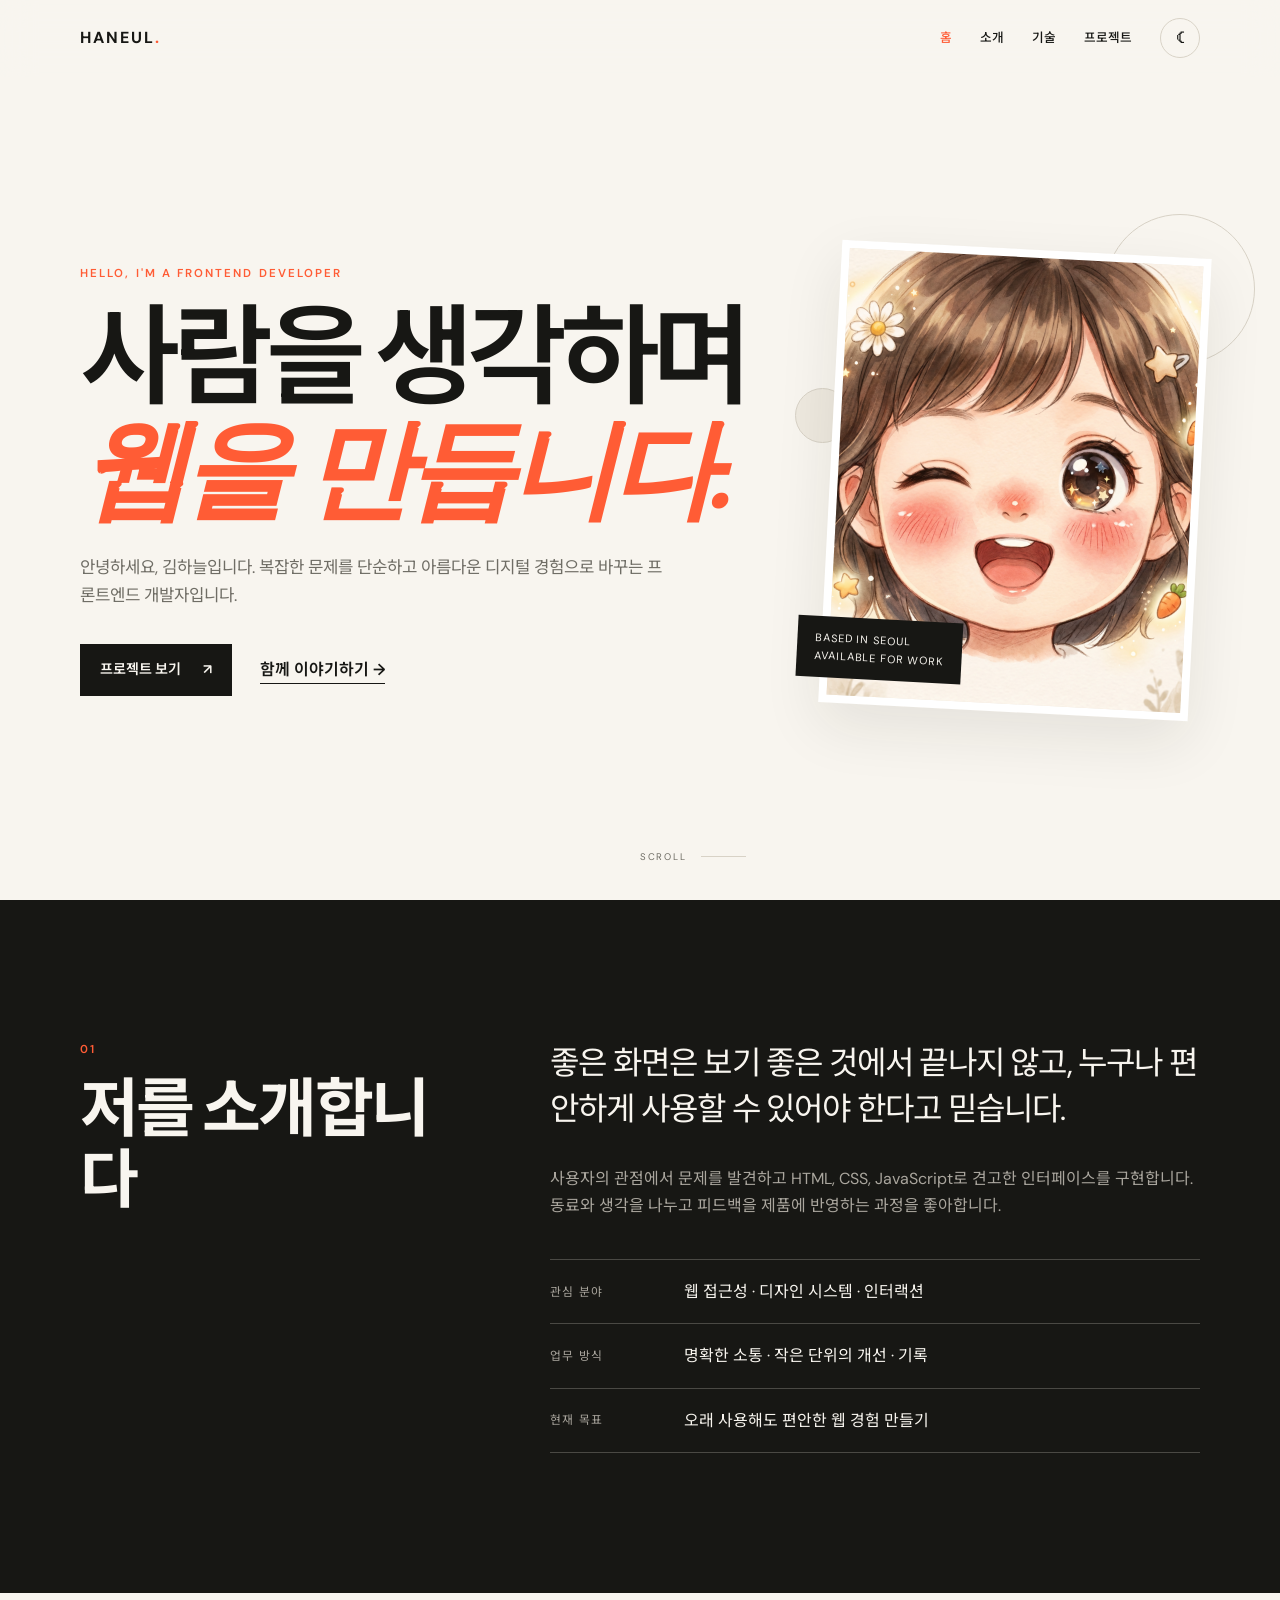
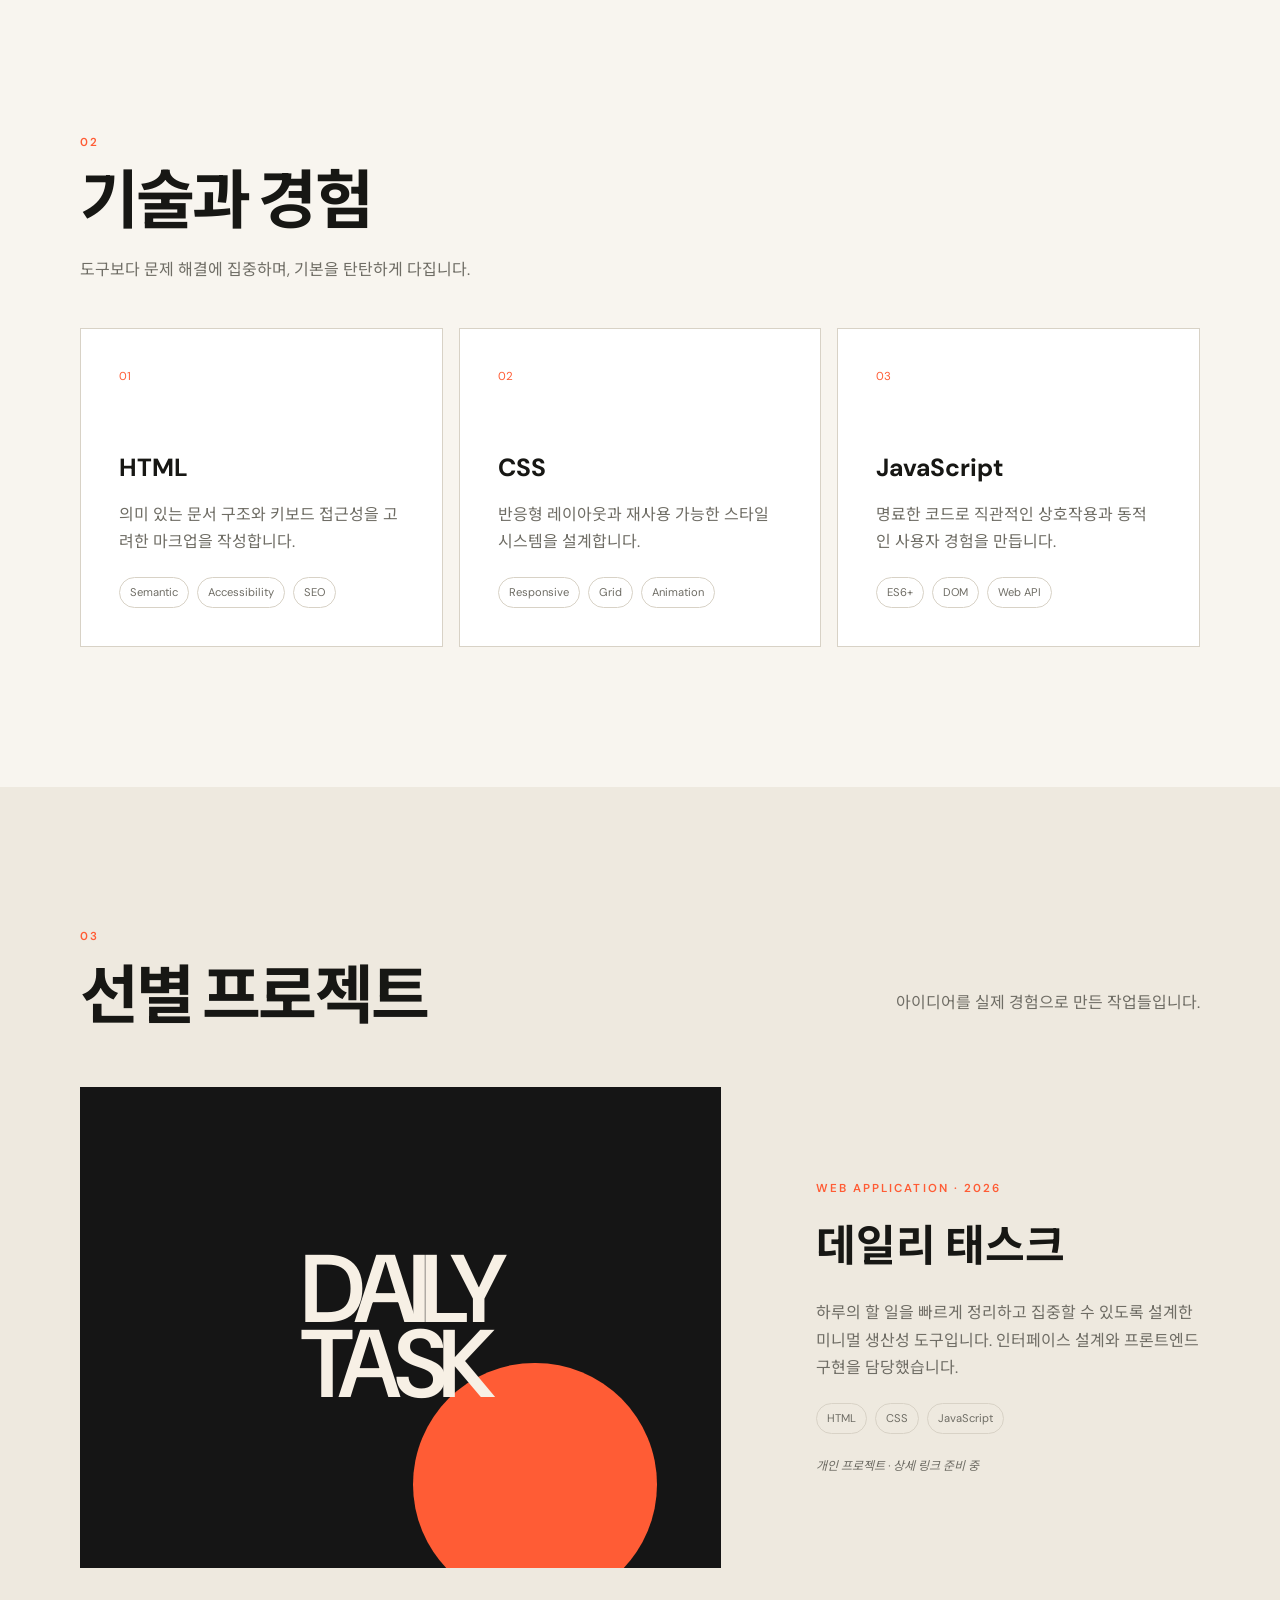
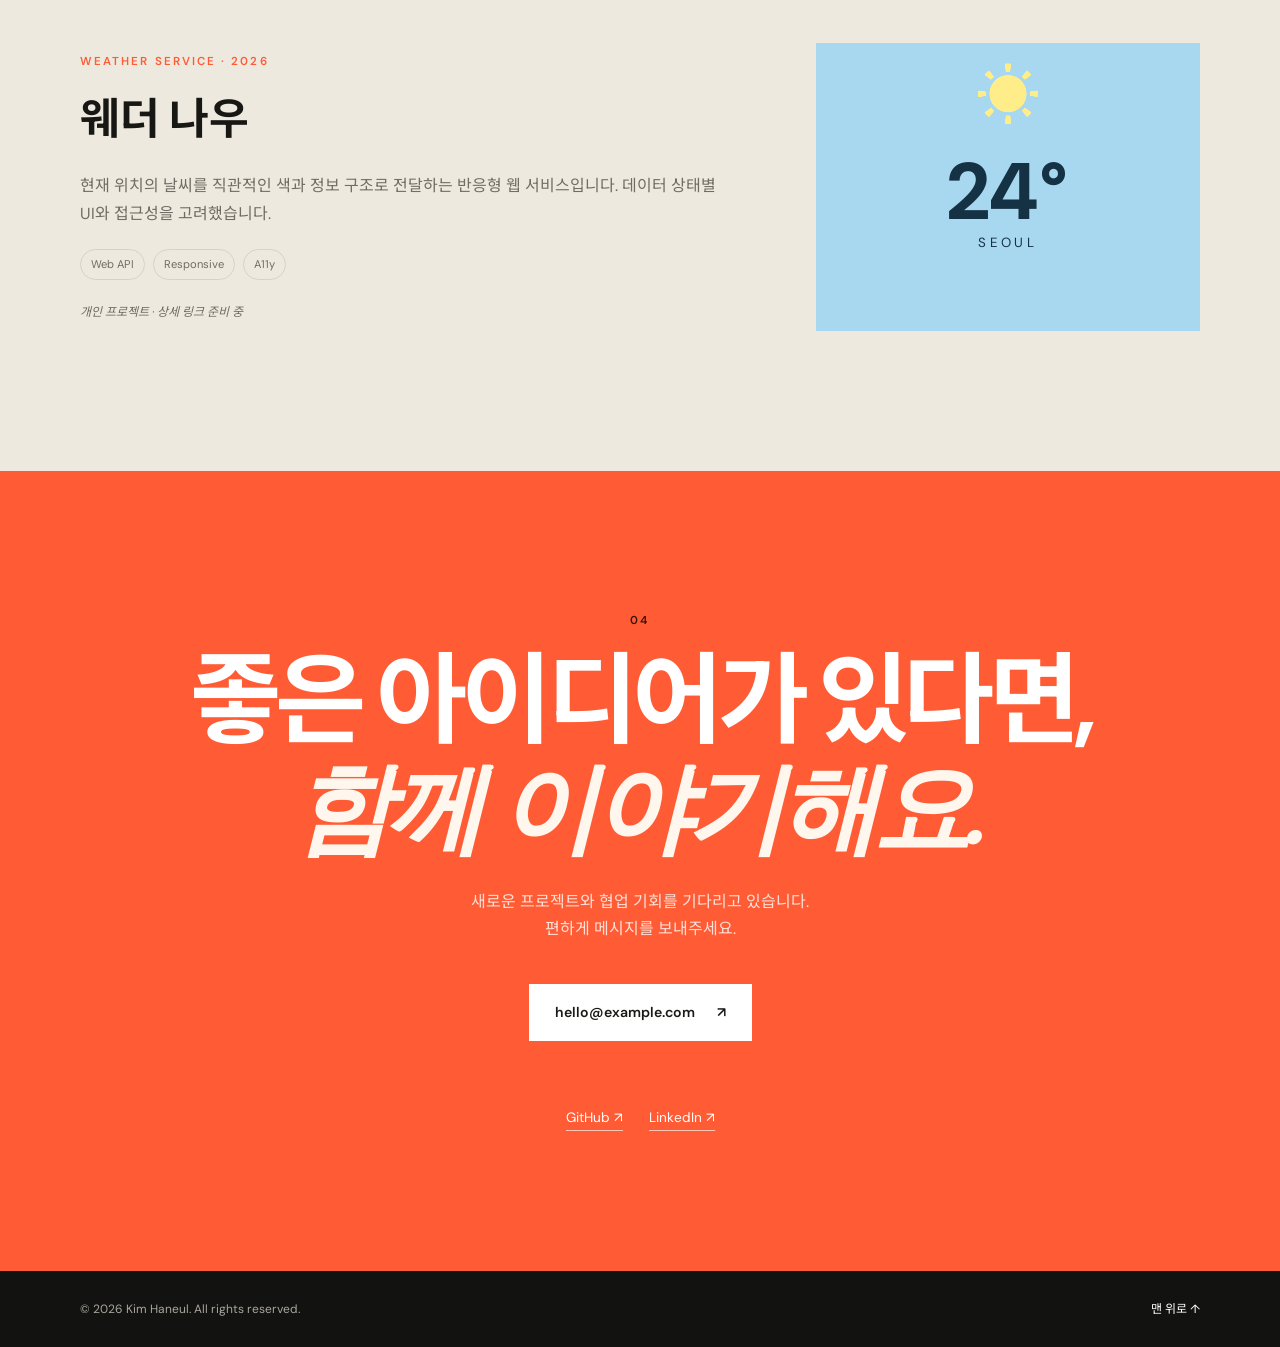
==== index.html @ 975d265c "Move static site to repository root" ====
<!doctype html>
<html lang="ko">
  <head>
    <meta charset="UTF-8">
    <meta name="viewport" content="width=device-width, initial-scale=1.0">
    <meta name="description" content="사용자 경험을 고민하며 웹을 만드는 프론트엔드 개발자 김하늘의 포트폴리오입니다.">
    <meta name="theme-color" content="#f8f5ef">
    <title>김하늘 | Frontend Developer</title>
    <link rel="stylesheet" href="css/style.css">
    <script src="js/main.js" defer></script>
  </head>
  <body>
    <a class="skip-link" href="#main-content">본문 바로가기</a>

    <header class="site-header">
      <div class="container header-inner">
        <a class="logo" href="#home" aria-label="김하늘 포트폴리오 홈">HANEUL<span>.</span></a>
        <nav class="main-nav" aria-label="주요 메뉴">
          <button class="menu-toggle" type="button" aria-expanded="false" aria-controls="nav-list">
            <span class="sr-only">메뉴 열기</span>
            <span></span><span></span><span></span>
          </button>
          <ul class="nav-list" id="nav-list">
            <li><a href="index.html" aria-current="page">홈</a></li>
            <li><a href="about.html">소개</a></li>
            <li><a href="skills.html">기술</a></li>
            <li><a href="projects.html">프로젝트</a></li>
          </ul>
        </nav>
        <button class="theme-toggle" type="button" aria-label="다크 모드로 전환" title="테마 전환">
          <span class="theme-icon" aria-hidden="true">☾</span>
        </button>
      </div>
    </header>

    <main id="main-content">
      <section class="hero section" id="home" aria-labelledby="hero-title">
        <div class="container hero-grid">
          <div class="hero-copy reveal">
            <p class="eyebrow">Hello, I'm a frontend developer</p>
            <h1 id="hero-title">사람을 생각하며<br><em>웹을 만듭니다.</em></h1>
            <p class="hero-description">안녕하세요, 김하늘입니다. 복잡한 문제를 단순하고 아름다운 디지털 경험으로 바꾸는 프론트엔드 개발자입니다.</p>
            <div class="hero-actions">
              <a class="button button-primary" href="#projects">프로젝트 보기 <span aria-hidden="true">↗</span></a>
              <a class="text-link" href="#contact">함께 이야기하기 <span aria-hidden="true">→</span></a>
            </div>
          </div>
          <div class="portrait-wrap reveal">
            <div class="portrait-card">
              <img src="assets/images/profile-wink.png" alt="한쪽 눈을 윙크하며 밝게 웃는 김하늘의 캐릭터 프로필 이미지" width="1024" height="1024">
              <span class="portrait-label">Based in Seoul<br>Available for work</span>
            </div>
            <span class="orbit orbit-one"></span>
            <span class="orbit orbit-two"></span>
          </div>
        </div>
        <div class="container scroll-cue" aria-hidden="true"><span>SCROLL</span><i></i></div>
      </section>

      <section class="section about" id="about" aria-labelledby="about-title">
        <div class="container two-column">
          <div class="section-heading reveal">
            <p class="section-number">01</p>
            <h2 id="about-title">저를 소개합니다</h2>
          </div>
          <div class="about-content reveal">
            <p class="lead">좋은 화면은 보기 좋은 것에서 끝나지 않고, 누구나 편안하게 사용할 수 있어야 한다고 믿습니다.</p>
            <p>사용자의 관점에서 문제를 발견하고 HTML, CSS, JavaScript로 견고한 인터페이스를 구현합니다. 동료와 생각을 나누고 피드백을 제품에 반영하는 과정을 좋아합니다.</p>
            <dl class="facts">
              <div><dt>관심 분야</dt><dd>웹 접근성 · 디자인 시스템 · 인터랙션</dd></div>
              <div><dt>업무 방식</dt><dd>명확한 소통 · 작은 단위의 개선 · 기록</dd></div>
              <div><dt>현재 목표</dt><dd>오래 사용해도 편안한 웹 경험 만들기</dd></div>
            </dl>
          </div>
        </div>
      </section>

      <section class="section skills" id="skills" aria-labelledby="skills-title">
        <div class="container">
          <div class="section-heading reveal">
            <p class="section-number">02</p>
            <h2 id="skills-title">기술과 경험</h2>
            <p>도구보다 문제 해결에 집중하며, 기본을 탄탄하게 다집니다.</p>
          </div>
          <div class="skill-grid">
            <article class="skill-card reveal">
              <span class="skill-index">01</span><h3>HTML</h3>
              <p>의미 있는 문서 구조와 키보드 접근성을 고려한 마크업을 작성합니다.</p>
              <ul class="tag-list"><li>Semantic</li><li>Accessibility</li><li>SEO</li></ul>
            </article>
            <article class="skill-card reveal">
              <span class="skill-index">02</span><h3>CSS</h3>
              <p>반응형 레이아웃과 재사용 가능한 스타일 시스템을 설계합니다.</p>
              <ul class="tag-list"><li>Responsive</li><li>Grid</li><li>Animation</li></ul>
            </article>
            <article class="skill-card reveal">
              <span class="skill-index">03</span><h3>JavaScript</h3>
              <p>명료한 코드로 직관적인 상호작용과 동적인 사용자 경험을 만듭니다.</p>
              <ul class="tag-list"><li>ES6+</li><li>DOM</li><li>Web API</li></ul>
            </article>
          </div>
        </div>
      </section>

      <section class="section projects" id="projects" aria-labelledby="projects-title">
        <div class="container">
          <div class="section-heading heading-row reveal">
            <div><p class="section-number">03</p><h2 id="projects-title">선별 프로젝트</h2></div>
            <p>아이디어를 실제 경험으로 만든 작업들입니다.</p>
          </div>
          <div class="project-list">
            <article class="project-card reveal">
              <div class="project-visual visual-one" role="img" aria-label="데일리 태스크 프로젝트 화면 미리보기"><span>DAILY<br>TASK</span><i></i></div>
              <div class="project-copy">
                <p class="project-meta">Web Application · 2026</p><h3>데일리 태스크</h3>
                <p>하루의 할 일을 빠르게 정리하고 집중할 수 있도록 설계한 미니멀 생산성 도구입니다. 인터페이스 설계와 프론트엔드 구현을 담당했습니다.</p>
                <ul class="tag-list"><li>HTML</li><li>CSS</li><li>JavaScript</li></ul>
                <p class="project-status">개인 프로젝트 · 상세 링크 준비 중</p>
              </div>
            </article>
            <article class="project-card project-reverse reveal">
              <div class="project-visual visual-two" role="img" aria-label="웨더 나우 프로젝트 화면 미리보기"><span class="weather-icon">☀</span><b>24°</b><small>SEOUL</small></div>
              <div class="project-copy">
                <p class="project-meta">Weather Service · 2026</p><h3>웨더 나우</h3>
                <p>현재 위치의 날씨를 직관적인 색과 정보 구조로 전달하는 반응형 웹 서비스입니다. 데이터 상태별 UI와 접근성을 고려했습니다.</p>
                <ul class="tag-list"><li>Web API</li><li>Responsive</li><li>A11y</li></ul>
                <p class="project-status">개인 프로젝트 · 상세 링크 준비 중</p>
              </div>
            </article>
          </div>
        </div>
      </section>

      <section class="section contact" id="contact" aria-labelledby="contact-title">
        <div class="container contact-inner reveal">
          <p class="section-number">04</p>
          <h2 id="contact-title">좋은 아이디어가 있다면,<br><em>함께 이야기해요.</em></h2>
          <p>새로운 프로젝트와 협업 기회를 기다리고 있습니다.<br>편하게 메시지를 보내주세요.</p>
          <a class="button button-light" href="mailto:hello@example.com">hello@example.com <span aria-hidden="true">↗</span></a>
          <div class="social-links" aria-label="소셜 미디어">
            <a href="https://github.com/" target="_blank" rel="noopener noreferrer">GitHub <span aria-hidden="true">↗</span></a>
            <a href="https://www.linkedin.com/" target="_blank" rel="noopener noreferrer">LinkedIn <span aria-hidden="true">↗</span></a>
          </div>
        </div>
      </section>
    </main>

    <footer class="site-footer">
      <div class="container"><p>© <span id="current-year"></span> Kim Haneul. All rights reserved.</p><a href="#home">맨 위로 <span aria-hidden="true">↑</span></a></div>
    </footer>
  </body>
</html>
---- css/style.css ----
@import url('https://fonts.googleapis.com/css2?family=DM+Sans:wght@400;500;600&family=Noto+Sans+KR:wght@400;500;600;700&family=Playfair+Display:ital,wght@1,600&display=swap');

:root{--primary:#ff5c35;--primary-dark:#e74620;--ink:#171714;--muted:#6f6d65;--bg:#f8f5ef;--surface:#eee9df;--line:#d8d2c6;--card:#fff;--content:1120px;--radius:4px;--shadow:0 22px 60px rgba(31,28,22,.09)}
[data-theme="dark"]{--ink:#f4f1e9;--muted:#aaa69c;--bg:#161614;--surface:#22221f;--line:#3a3934;--card:#20201d;--shadow:0 22px 60px rgba(0,0,0,.25)}
*{box-sizing:border-box}html{scroll-behavior:smooth;scroll-padding-top:78px}body{margin:0;background:var(--bg);color:var(--ink);font-family:"DM Sans","Noto Sans KR",sans-serif;line-height:1.7;transition:background .25s,color .25s}a{color:inherit;text-decoration:none}button{font:inherit}ul{list-style:none;padding:0;margin:0}.container{width:min(calc(100% - 40px),var(--content));margin-inline:auto}.section{padding:100px 0}.sr-only{position:absolute;width:1px;height:1px;padding:0;margin:-1px;overflow:hidden;clip:rect(0,0,0,0);white-space:nowrap;border:0}.skip-link{position:fixed;left:16px;top:-60px;background:var(--ink);color:var(--bg);padding:10px 16px;z-index:100}.skip-link:focus{top:10px}:focus-visible{outline:3px solid var(--primary);outline-offset:4px}
.site-header{position:sticky;top:0;z-index:50;background:color-mix(in srgb,var(--bg) 88%,transparent);backdrop-filter:blur(16px);border-bottom:1px solid transparent}.site-header.scrolled{border-color:var(--line)}.header-inner{min-height:76px;display:flex;flex-wrap:wrap;align-items:center}.logo{font-size:1rem;font-weight:700;letter-spacing:.12em}.logo span{color:var(--primary)}.main-nav{display:contents}.nav-list{display:none;order:3;flex-basis:100%;background:var(--bg);padding:18px 0 28px;border-top:1px solid var(--line)}.nav-list.open{display:flex;flex-direction:column;gap:4px}.nav-list a{display:block;padding:10px 2px;font-size:1.1rem;font-weight:600}.nav-list a[aria-current="page"]{color:var(--primary)}.menu-toggle,.theme-toggle{border:0;background:none;color:var(--ink);cursor:pointer}.menu-toggle{order:1;margin-left:auto;width:40px;height:40px;display:grid;align-content:center;gap:5px}.menu-toggle span:not(.sr-only){width:22px;height:2px;background:currentColor;transition:.2s}.menu-toggle[aria-expanded="true"] span:nth-child(2){transform:translateY(7px) rotate(45deg)}.menu-toggle[aria-expanded="true"] span:nth-child(3){opacity:0}.menu-toggle[aria-expanded="true"] span:nth-child(4){transform:translateY(-7px) rotate(-45deg)}.theme-toggle{order:2;width:40px;height:40px;margin-left:8px;border:1px solid var(--line);border-radius:50%;font-size:1.15rem}
.hero{min-height:100svh;display:grid;align-items:center;padding-top:130px;position:relative;overflow:hidden}.hero-grid{display:grid;gap:70px;align-items:center}.eyebrow,.section-number,.project-meta{font-size:.72rem;letter-spacing:.18em;text-transform:uppercase;font-weight:600;color:var(--primary)}h1,h2,h3,p{margin-top:0}h1{font-size:clamp(2.9rem,12vw,6.8rem);line-height:.96;letter-spacing:-.065em;margin:22px 0 30px;font-weight:600}h1 em,.contact h2 em{font-family:"Playfair Display",serif;font-weight:600;color:var(--primary)}.hero-description{max-width:590px;font-size:1.05rem;color:var(--muted)}.hero-actions{display:flex;align-items:center;gap:28px;margin-top:34px;flex-wrap:wrap}.button{display:inline-flex;gap:22px;align-items:center;justify-content:center;padding:14px 20px;font-size:.88rem;font-weight:600}.button-primary{background:var(--ink);color:var(--bg)}.button-primary:hover{background:var(--primary)}.text-link{border-bottom:1px solid var(--ink);font-weight:600}.portrait-wrap{position:relative;width:min(78vw,390px);justify-self:center}.portrait-card{aspect-ratio:4/5;background:linear-gradient(145deg,#ff8468,var(--primary));display:grid;place-items:center;position:relative;box-shadow:var(--shadow);transform:rotate(3deg)}.portrait-initials{font-family:"Playfair Display",serif;font-style:italic;font-size:clamp(5rem,25vw,9rem);color:#fff3e9}.portrait-label{position:absolute;left:-24px;bottom:25px;background:var(--ink);color:var(--bg);padding:12px 18px;font-size:.68rem;letter-spacing:.08em;text-transform:uppercase}.orbit{position:absolute;border:1px solid var(--line);border-radius:50%;z-index:-1}.orbit-one{width:150px;height:150px;right:-55px;top:-35px}.orbit-two{width:55px;height:55px;left:-35px;top:30%;background:var(--surface)}.scroll-cue{display:none}
.about{background:var(--ink);color:var(--bg)}[data-theme="dark"] .about{background:#eee9df;color:#171714}.two-column{display:grid;gap:45px}.section-number{margin-bottom:14px}.section-heading h2{font-size:clamp(2.1rem,7vw,4rem);line-height:1.12;letter-spacing:-.045em;margin-bottom:0}.section-heading>p:last-child{color:var(--muted);max-width:390px;margin-top:18px}.about-content .lead{font-size:clamp(1.35rem,4vw,2rem);line-height:1.45;letter-spacing:-.025em}.about-content>p:not(.lead){color:#aaa69e;max-width:680px}.facts{margin:40px 0 0;border-top:1px solid #4a4944}.facts div{display:grid;gap:4px;padding:18px 0;border-bottom:1px solid #4a4944}.facts dt{font-size:.74rem;color:#aaa69e;text-transform:uppercase;letter-spacing:.1em}.facts dd{margin:0}
.skills .section-heading{margin-bottom:45px}.skill-grid{display:grid;gap:16px}.skill-card{background:var(--card);padding:30px;border:1px solid var(--line);transition:transform .2s,box-shadow .2s}.skill-card:hover{transform:translateY(-5px);box-shadow:var(--shadow)}.skill-index{display:block;color:var(--primary);font-size:.72rem;margin-bottom:60px}.skill-card h3{font-size:1.55rem;margin-bottom:12px}.skill-card p{color:var(--muted)}.tag-list{display:flex;gap:8px;flex-wrap:wrap;margin-top:22px}.tag-list li{border:1px solid var(--line);padding:5px 10px;border-radius:30px;font-size:.7rem;color:var(--muted)}
.projects{background:var(--surface)}.heading-row{margin-bottom:55px}.project-list{display:grid;gap:75px}.project-card{display:grid;gap:30px;align-items:center}.project-visual{aspect-ratio:4/3;display:grid;place-items:center;overflow:hidden}.visual-one{background:#151515;color:#f7f0e5;position:relative}.visual-one span{font-size:clamp(2.8rem,12vw,6rem);font-weight:600;line-height:.78;letter-spacing:-.08em;z-index:1}.visual-one i{position:absolute;width:38%;aspect-ratio:1;border-radius:50%;background:var(--primary);right:10%;bottom:-8%}.visual-two{background:#a8d8f0;color:#153144;display:flex;flex-direction:column}.weather-icon{font-size:4rem;color:#ffed8a}.visual-two b{font-size:5rem;line-height:1}.visual-two small{letter-spacing:.25em}.project-copy h3{font-size:2rem;margin:8px 0 16px}.project-copy>p:not(.project-meta):not(.project-status){color:var(--muted)}.project-status{font-size:.75rem;color:var(--muted);margin:22px 0 0;font-style:italic}
.contact{background:var(--primary);color:#fff;padding:110px 0}.contact .section-number{color:#33130b}.contact h2{font-size:clamp(2.4rem,9vw,6.2rem);line-height:1.02;letter-spacing:-.055em;margin:20px 0 28px}.contact h2 em{color:#fff7ed}.contact-inner>p:not(.section-number){color:#ffe0d7}.button-light{margin-top:25px;background:#fff;color:#191916}.social-links{display:flex;gap:26px;margin-top:65px;font-size:.85rem}.social-links a{border-bottom:1px solid rgba(255,255,255,.65)}.site-footer{background:#121210;color:#aaa69e;padding:28px 0;font-size:.75rem}.site-footer .container{display:flex;justify-content:space-between;gap:20px}.site-footer p{margin:0}.site-footer a{color:#fff}
.reveal{opacity:0;transform:translateY(22px);transition:opacity .65s ease,transform .65s ease}.reveal.visible{opacity:1;transform:none}
@media(min-width:768px){.container{width:min(calc(100% - 80px),var(--content))}.section{padding:140px 0}.site-header{position:fixed;inset:0 0 auto}.header-inner{height:76px;min-height:0;flex-wrap:nowrap}.main-nav{display:block;margin-left:auto}.menu-toggle{display:none}.nav-list{display:flex;position:static;background:transparent;padding:0;border:0;gap:28px}.nav-list a{padding:0;font-size:.79rem;font-weight:500}.theme-toggle{margin-left:28px}.hero-grid{grid-template-columns:1.35fr .65fr;gap:40px}.portrait-wrap{width:min(31vw,370px)}.two-column{grid-template-columns:.75fr 1.25fr;gap:80px}.facts div{grid-template-columns:130px 1fr;align-items:center}.skill-grid{grid-template-columns:repeat(3,1fr)}.heading-row{display:flex;align-items:end;justify-content:space-between}.heading-row>p:last-child{text-align:right}.project-card{grid-template-columns:1.25fr .75fr;gap:65px}.project-reverse .project-visual{order:2}.project-copy h3{font-size:2.7rem}.contact{text-align:center}.contact-inner>p{margin-inline:auto}.button-light{padding:17px 26px}.social-links{justify-content:center}}
@media(min-width:1024px){.hero{padding-bottom:80px}.scroll-cue{display:flex;position:absolute;bottom:35px;left:50%;align-items:center;gap:15px;font-size:.6rem;letter-spacing:.18em;color:var(--muted)}.scroll-cue i{width:45px;height:1px;background:var(--line)}.skill-card{padding:38px}.project-card{gap:95px}}
@media(prefers-reduced-motion:reduce){html{scroll-behavior:auto}*,*::before,*::after{animation-duration:.01ms!important;transition-duration:.01ms!important}.reveal{opacity:1;transform:none}}

/* Profile image */
.portrait-card{background:var(--surface);display:block;overflow:visible}
.portrait-card img{display:block;width:100%;height:100%;object-fit:cover;object-position:center;border:8px solid var(--card)}

/* Standalone pages */
.page-hero{padding:135px 0 90px;border-bottom:1px solid var(--line)}
.page-hero-grid{display:grid;gap:35px;align-items:end}
.page-hero h1{font-size:clamp(2.8rem,11vw,6.4rem);margin-bottom:0}
.page-intro{max-width:440px;color:var(--muted);font-size:1.05rem;margin:0}
.story-grid{display:grid;gap:55px;align-items:center}
.profile-photo{margin:0;position:relative}
.profile-photo::before{content:"";position:absolute;inset:18px -18px -18px 18px;border:1px solid var(--primary);z-index:-1}
.profile-photo img{display:block;width:100%;aspect-ratio:1;object-fit:cover}
.story-copy h2,.learning-banner h2{font-size:clamp(2rem,7vw,4rem);line-height:1.16;letter-spacing:-.04em}
.story-copy>p:not(.section-number){color:var(--muted)}
.story-copy .lead{color:var(--ink)!important;font-size:1.25rem}
.light-facts{border-color:var(--line)}
.light-facts div{border-color:var(--line)}
.light-facts dt{color:var(--muted)}
.values-section{background:var(--surface)}
.value-grid{display:grid;margin-top:45px;border-top:1px solid var(--line)}
.value-item{padding:30px 0;border-bottom:1px solid var(--line)}
.value-item span,.skill-number{font-size:.72rem;color:var(--primary);letter-spacing:.12em}
.value-item h3{font-size:1.45rem;margin:25px 0 10px}
.value-item p{color:var(--muted);margin:0}
.skill-detail-section{padding-top:30px}
.skill-detail{display:grid;gap:25px;padding:55px 0;border-bottom:1px solid var(--line)}
.skill-detail h2{font-size:clamp(2rem,8vw,4.5rem);line-height:1;margin-bottom:22px}
.skill-detail div>p{max-width:690px;color:var(--muted)}
.learning-banner{background:var(--surface)}
.learning-banner .button{margin-top:25px}
.project-detail-section{padding-top:70px}
.project-detail-list{display:grid;gap:110px}
.project-detail{display:grid;gap:38px;align-items:center}
.project-detail-copy h2{font-size:clamp(2.2rem,8vw,4rem);line-height:1;margin:10px 0 28px}
.project-detail-copy .lead{font-size:1.25rem;color:var(--ink)}
.project-detail-copy>p:not(.project-meta):not(.lead):not(.project-status){color:var(--muted)}
.project-info{margin:28px 0;border-top:1px solid var(--line)}
.project-info div{display:grid;grid-template-columns:95px 1fr;padding:13px 0;border-bottom:1px solid var(--line)}
.project-info dt{font-size:.72rem;color:var(--muted)}
.project-info dd{margin:0;font-size:.85rem}
@media(min-width:768px){.page-hero{padding:190px 0 120px}.page-hero-grid{grid-template-columns:1.35fr .65fr}.story-grid{grid-template-columns:.8fr 1.2fr;gap:90px}.value-grid{grid-template-columns:repeat(3,1fr)}.value-item{padding:40px 32px;border-right:1px solid var(--line)}.value-item:first-child{padding-left:0}.value-item:last-child{border-right:0}.skill-detail{grid-template-columns:.25fr 1.75fr;padding:75px 0}.project-detail{grid-template-columns:1.1fr .9fr;gap:80px}.project-detail-reverse .project-visual{order:2}}
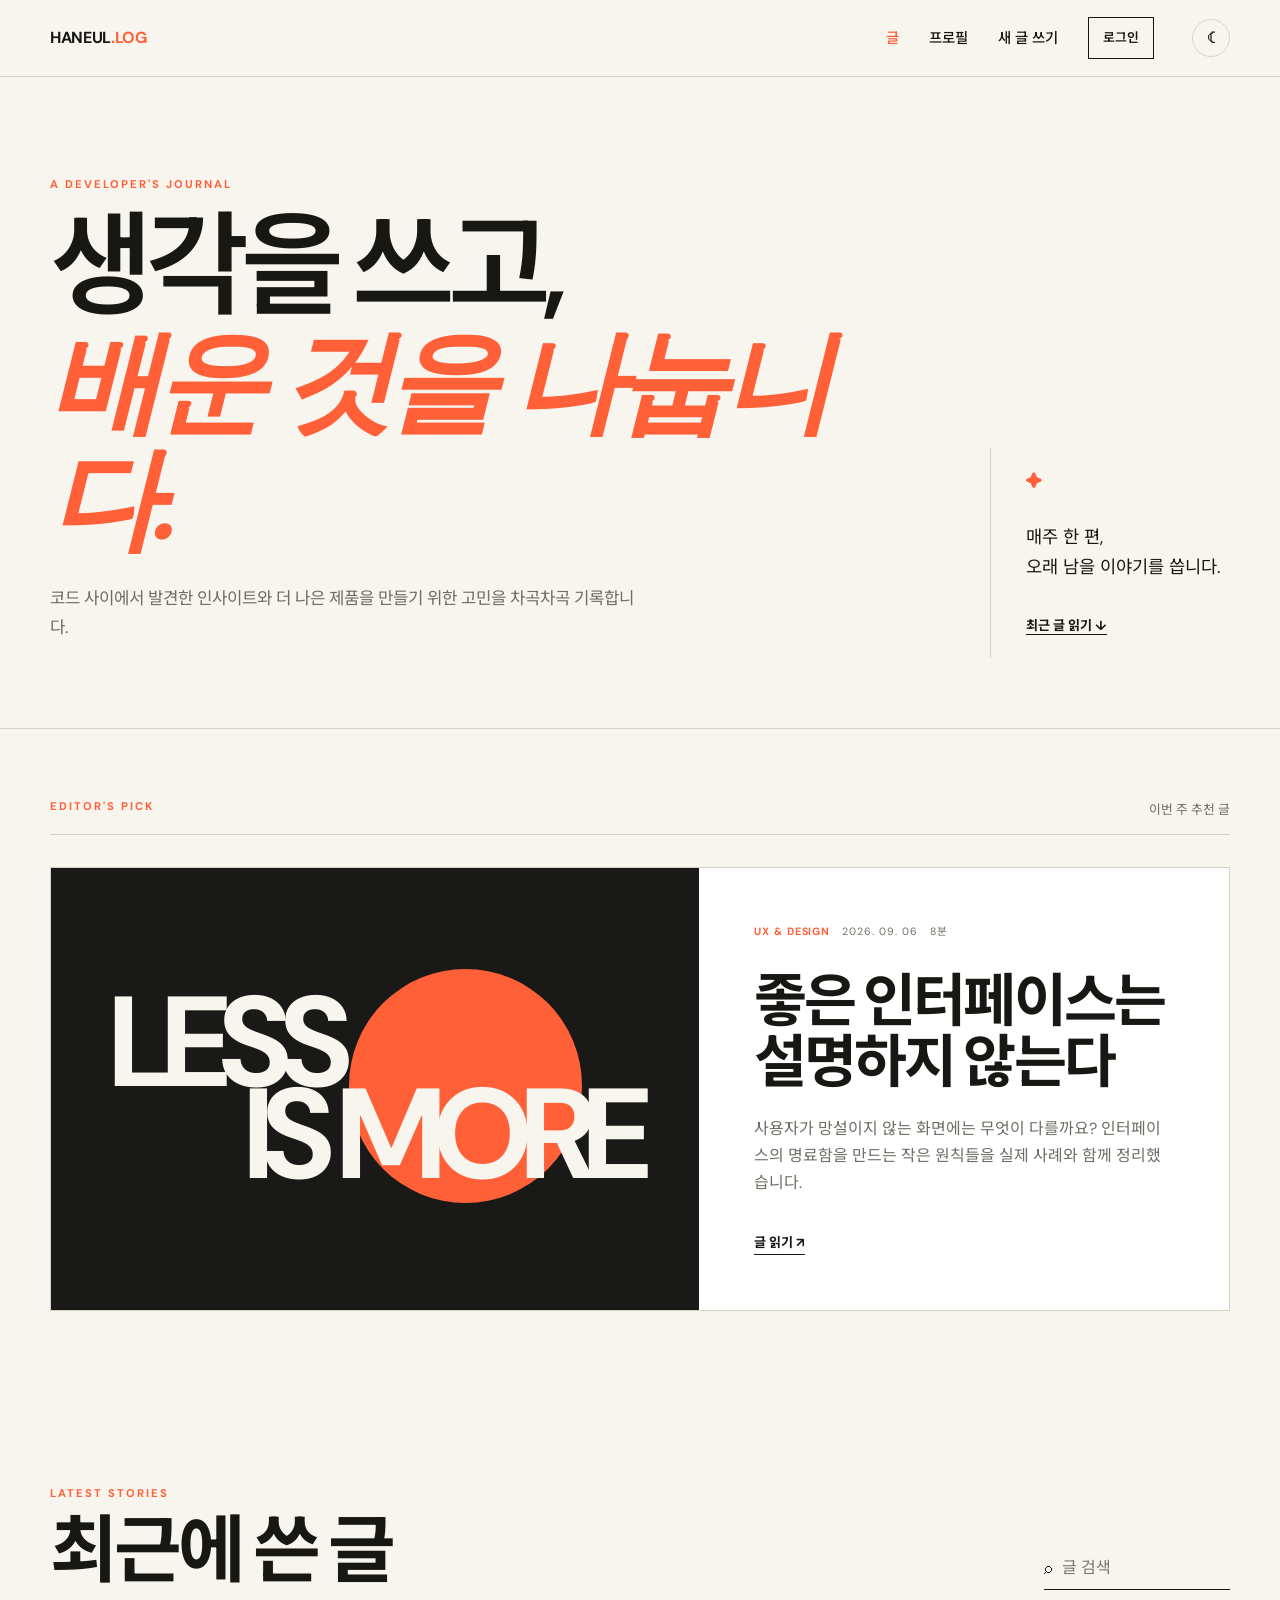
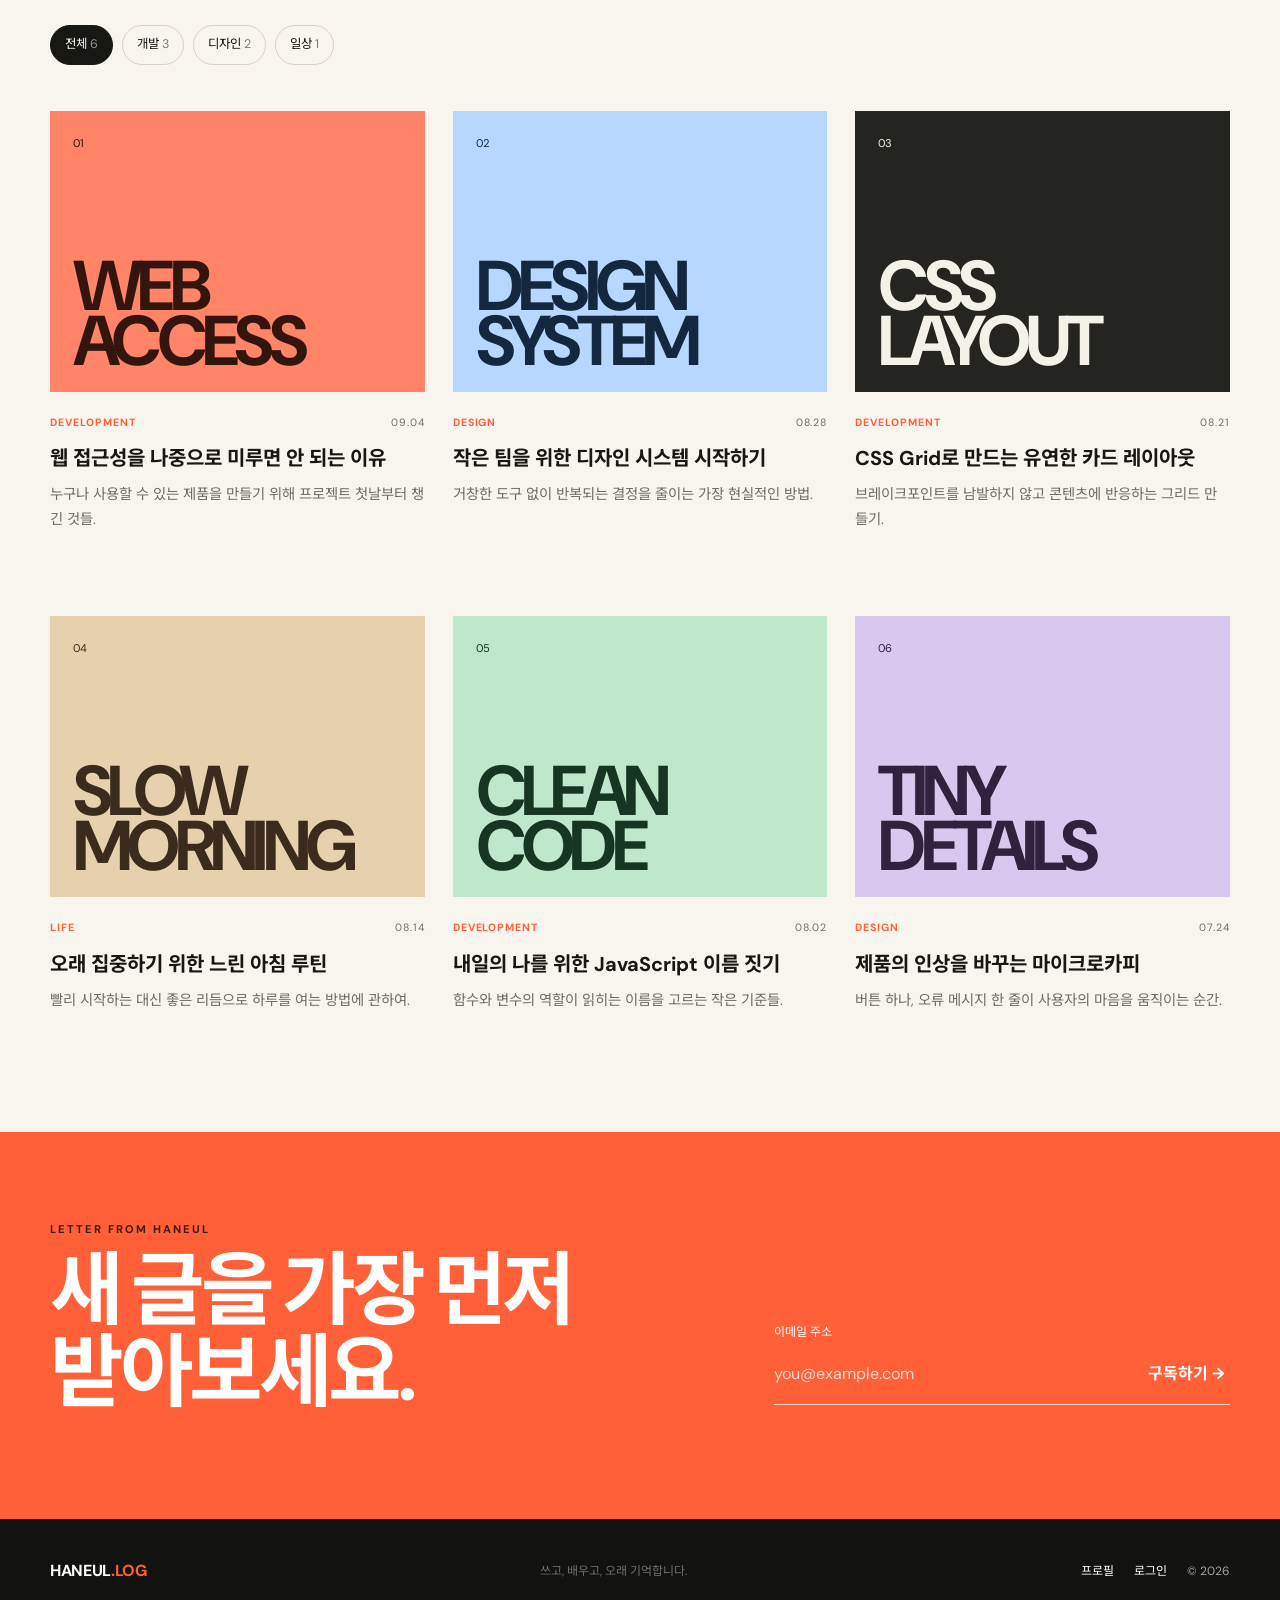
==== commit b157fdf0: "feat: redesign portfolio as personal blog" ====
--- a/index.html
+++ b/index.html
@@ -1,152 +1,14 @@
-<!doctype html>
-<html lang="ko">
-  <head>
-    <meta charset="UTF-8">
-    <meta name="viewport" content="width=device-width, initial-scale=1.0">
-    <meta name="description" content="사용자 경험을 고민하며 웹을 만드는 프론트엔드 개발자 김하늘의 포트폴리오입니다.">
-    <meta name="theme-color" content="#f8f5ef">
-    <title>김하늘 | Frontend Developer</title>
-    <link rel="stylesheet" href="css/style.css">
-    <script src="js/main.js" defer></script>
-  </head>
-  <body>
-    <a class="skip-link" href="#main-content">본문 바로가기</a>
-
-    <header class="site-header">
-      <div class="container header-inner">
-        <a class="logo" href="#home" aria-label="김하늘 포트폴리오 홈">HANEUL<span>.</span></a>
-        <nav class="main-nav" aria-label="주요 메뉴">
-          <button class="menu-toggle" type="button" aria-expanded="false" aria-controls="nav-list">
-            <span class="sr-only">메뉴 열기</span>
-            <span></span><span></span><span></span>
-          </button>
-          <ul class="nav-list" id="nav-list">
-            <li><a href="index.html" aria-current="page">홈</a></li>
-            <li><a href="about.html">소개</a></li>
-            <li><a href="skills.html">기술</a></li>
-            <li><a href="projects.html">프로젝트</a></li>
-          </ul>
-        </nav>
-        <button class="theme-toggle" type="button" aria-label="다크 모드로 전환" title="테마 전환">
-          <span class="theme-icon" aria-hidden="true">☾</span>
-        </button>
-      </div>
-    </header>
-
-    <main id="main-content">
-      <section class="hero section" id="home" aria-labelledby="hero-title">
-        <div class="container hero-grid">
-          <div class="hero-copy reveal">
-            <p class="eyebrow">Hello, I'm a frontend developer</p>
-            <h1 id="hero-title">사람을 생각하며<br><em>웹을 만듭니다.</em></h1>
-            <p class="hero-description">안녕하세요, 김하늘입니다. 복잡한 문제를 단순하고 아름다운 디지털 경험으로 바꾸는 프론트엔드 개발자입니다.</p>
-            <div class="hero-actions">
-              <a class="button button-primary" href="#projects">프로젝트 보기 <span aria-hidden="true">↗</span></a>
-              <a class="text-link" href="#contact">함께 이야기하기 <span aria-hidden="true">→</span></a>
-            </div>
-          </div>
-          <div class="portrait-wrap reveal">
-            <div class="portrait-card">
-              <img src="assets/images/profile-wink.png" alt="한쪽 눈을 윙크하며 밝게 웃는 김하늘의 캐릭터 프로필 이미지" width="1024" height="1024">
-              <span class="portrait-label">Based in Seoul<br>Available for work</span>
-            </div>
-            <span class="orbit orbit-one"></span>
-            <span class="orbit orbit-two"></span>
-          </div>
-        </div>
-        <div class="container scroll-cue" aria-hidden="true"><span>SCROLL</span><i></i></div>
-      </section>
-
-      <section class="section about" id="about" aria-labelledby="about-title">
-        <div class="container two-column">
-          <div class="section-heading reveal">
-            <p class="section-number">01</p>
-            <h2 id="about-title">저를 소개합니다</h2>
-          </div>
-          <div class="about-content reveal">
-            <p class="lead">좋은 화면은 보기 좋은 것에서 끝나지 않고, 누구나 편안하게 사용할 수 있어야 한다고 믿습니다.</p>
-            <p>사용자의 관점에서 문제를 발견하고 HTML, CSS, JavaScript로 견고한 인터페이스를 구현합니다. 동료와 생각을 나누고 피드백을 제품에 반영하는 과정을 좋아합니다.</p>
-            <dl class="facts">
-              <div><dt>관심 분야</dt><dd>웹 접근성 · 디자인 시스템 · 인터랙션</dd></div>
-              <div><dt>업무 방식</dt><dd>명확한 소통 · 작은 단위의 개선 · 기록</dd></div>
-              <div><dt>현재 목표</dt><dd>오래 사용해도 편안한 웹 경험 만들기</dd></div>
-            </dl>
-          </div>
-        </div>
-      </section>
-
-      <section class="section skills" id="skills" aria-labelledby="skills-title">
-        <div class="container">
-          <div class="section-heading reveal">
-            <p class="section-number">02</p>
-            <h2 id="skills-title">기술과 경험</h2>
-            <p>도구보다 문제 해결에 집중하며, 기본을 탄탄하게 다집니다.</p>
-          </div>
-          <div class="skill-grid">
-            <article class="skill-card reveal">
-              <span class="skill-index">01</span><h3>HTML</h3>
-              <p>의미 있는 문서 구조와 키보드 접근성을 고려한 마크업을 작성합니다.</p>
-              <ul class="tag-list"><li>Semantic</li><li>Accessibility</li><li>SEO</li></ul>
-            </article>
-            <article class="skill-card reveal">
-              <span class="skill-index">02</span><h3>CSS</h3>
-              <p>반응형 레이아웃과 재사용 가능한 스타일 시스템을 설계합니다.</p>
-              <ul class="tag-list"><li>Responsive</li><li>Grid</li><li>Animation</li></ul>
-            </article>
-            <article class="skill-card reveal">
-              <span class="skill-index">03</span><h3>JavaScript</h3>
-              <p>명료한 코드로 직관적인 상호작용과 동적인 사용자 경험을 만듭니다.</p>
-              <ul class="tag-list"><li>ES6+</li><li>DOM</li><li>Web API</li></ul>
-            </article>
-          </div>
-        </div>
-      </section>
-
-      <section class="section projects" id="projects" aria-labelledby="projects-title">
-        <div class="container">
-          <div class="section-heading heading-row reveal">
-            <div><p class="section-number">03</p><h2 id="projects-title">선별 프로젝트</h2></div>
-            <p>아이디어를 실제 경험으로 만든 작업들입니다.</p>
-          </div>
-          <div class="project-list">
-            <article class="project-card reveal">
-              <div class="project-visual visual-one" role="img" aria-label="데일리 태스크 프로젝트 화면 미리보기"><span>DAILY<br>TASK</span><i></i></div>
-              <div class="project-copy">
-                <p class="project-meta">Web Application · 2026</p><h3>데일리 태스크</h3>
-                <p>하루의 할 일을 빠르게 정리하고 집중할 수 있도록 설계한 미니멀 생산성 도구입니다. 인터페이스 설계와 프론트엔드 구현을 담당했습니다.</p>
-                <ul class="tag-list"><li>HTML</li><li>CSS</li><li>JavaScript</li></ul>
-                <p class="project-status">개인 프로젝트 · 상세 링크 준비 중</p>
-              </div>
-            </article>
-            <article class="project-card project-reverse reveal">
-              <div class="project-visual visual-two" role="img" aria-label="웨더 나우 프로젝트 화면 미리보기"><span class="weather-icon">☀</span><b>24°</b><small>SEOUL</small></div>
-              <div class="project-copy">
-                <p class="project-meta">Weather Service · 2026</p><h3>웨더 나우</h3>
-                <p>현재 위치의 날씨를 직관적인 색과 정보 구조로 전달하는 반응형 웹 서비스입니다. 데이터 상태별 UI와 접근성을 고려했습니다.</p>
-                <ul class="tag-list"><li>Web API</li><li>Responsive</li><li>A11y</li></ul>
-                <p class="project-status">개인 프로젝트 · 상세 링크 준비 중</p>
-              </div>
-            </article>
-          </div>
-        </div>
-      </section>
-
-      <section class="section contact" id="contact" aria-labelledby="contact-title">
-        <div class="container contact-inner reveal">
-          <p class="section-number">04</p>
-          <h2 id="contact-title">좋은 아이디어가 있다면,<br><em>함께 이야기해요.</em></h2>
-          <p>새로운 프로젝트와 협업 기회를 기다리고 있습니다.<br>편하게 메시지를 보내주세요.</p>
-          <a class="button button-light" href="mailto:hello@example.com">hello@example.com <span aria-hidden="true">↗</span></a>
-          <div class="social-links" aria-label="소셜 미디어">
-            <a href="https://github.com/" target="_blank" rel="noopener noreferrer">GitHub <span aria-hidden="true">↗</span></a>
-            <a href="https://www.linkedin.com/" target="_blank" rel="noopener noreferrer">LinkedIn <span aria-hidden="true">↗</span></a>
-          </div>
-        </div>
-      </section>
-    </main>
-
-    <footer class="site-footer">
-      <div class="container"><p>© <span id="current-year"></span> Kim Haneul. All rights reserved.</p><a href="#home">맨 위로 <span aria-hidden="true">↑</span></a></div>
-    </footer>
-  </body>
-</html>
+<!doctype html><html lang="ko"><head><meta charset="UTF-8"><meta name="viewport" content="width=device-width,initial-scale=1"><meta name="description" content="개발자 김하늘이 기술과 일상에서 배운 것을 기록하는 블로그"><title>HANEUL.LOG | 개발과 일상의 기록</title><link rel="stylesheet" href="css/style.css"><script src="js/main.js" defer></script></head>
+<body><a class="skip-link" href="#main">본문 바로가기</a>
+<header class="site-header"><div class="container header-inner"><a class="logo" href="index.html">HANEUL<span>.LOG</span></a><nav class="main-nav" aria-label="주요 메뉴"><button class="menu-toggle" type="button" aria-expanded="false" aria-controls="nav-list"><span class="sr-only">메뉴 열기</span><i></i><i></i><i></i></button><ul class="nav-list" id="nav-list"><li><a href="index.html" aria-current="page">글</a></li><li><a href="profile.html">프로필</a></li><li><a href="post-write.html">새 글 쓰기</a></li></ul></nav><div class="header-actions"><button class="theme-toggle" type="button" aria-label="다크 모드로 전환"><span class="theme-icon">☾</span></button><a class="login-link" href="login.html">로그인</a></div></div></header>
+<main id="main"><section class="blog-hero"><div class="container hero-layout"><div class="hero-copy reveal"><p class="eyebrow">A developer's journal</p><h1>생각을 쓰고,<br><em>배운 것을 나눕니다.</em></h1><p>코드 사이에서 발견한 인사이트와 더 나은 제품을 만들기 위한 고민을 차곡차곡 기록합니다.</p></div><aside class="hero-note reveal"><b>✦</b><p>매주 한 편,<br>오래 남을 이야기를 씁니다.</p><a href="#latest">최근 글 읽기 ↓</a></aside></div></section>
+<section class="featured section-sm"><div class="container"><div class="section-top reveal"><p class="section-label">Editor's pick</p><p>이번 주 추천 글</p></div><article class="featured-card reveal"><a class="featured-visual" href="post-detail.html"><span>LESS</span><i></i><b>IS MORE</b></a><div class="featured-copy"><div class="post-meta"><span>UX & DESIGN</span><time datetime="2026-09-06">2026. 09. 06</time><span>8분</span></div><h2><a href="post-detail.html">좋은 인터페이스는<br>설명하지 않는다</a></h2><p>사용자가 망설이지 않는 화면에는 무엇이 다를까요? 인터페이스의 명료함을 만드는 작은 원칙들을 실제 사례와 함께 정리했습니다.</p><a class="arrow-link" href="post-detail.html">글 읽기 ↗</a></div></article></div></section>
+<section class="posts-section section" id="latest"><div class="container"><div class="posts-heading reveal"><div><p class="section-label">Latest stories</p><h2>최근에 쓴 글</h2></div><label class="search-box"><span aria-hidden="true">⌕</span><input id="post-search" type="search" placeholder="글 검색" aria-label="게시글 검색"></label></div><div class="category-filter reveal"><button class="active" data-filter="all">전체 <span>6</span></button><button data-filter="development">개발 <span>3</span></button><button data-filter="design">디자인 <span>2</span></button><button data-filter="life">일상 <span>1</span></button></div><div class="post-grid" id="post-grid">
+<article class="post-card reveal" data-category="development"><a class="post-thumb coral" href="post-detail.html"><small>01</small><b>WEB<br>ACCESS</b></a><div class="post-meta"><span>DEVELOPMENT</span><time>09.04</time></div><h3><a href="post-detail.html">웹 접근성을 나중으로 미루면 안 되는 이유</a></h3><p>누구나 사용할 수 있는 제품을 만들기 위해 프로젝트 첫날부터 챙긴 것들.</p></article>
+<article class="post-card reveal" data-category="design"><a class="post-thumb blue" href="post-detail.html"><small>02</small><b>DESIGN<br>SYSTEM</b></a><div class="post-meta"><span>DESIGN</span><time>08.28</time></div><h3><a href="post-detail.html">작은 팀을 위한 디자인 시스템 시작하기</a></h3><p>거창한 도구 없이 반복되는 결정을 줄이는 가장 현실적인 방법.</p></article>
+<article class="post-card reveal" data-category="development"><a class="post-thumb dark" href="post-detail.html"><small>03</small><b>CSS<br>LAYOUT</b></a><div class="post-meta"><span>DEVELOPMENT</span><time>08.21</time></div><h3><a href="post-detail.html">CSS Grid로 만드는 유연한 카드 레이아웃</a></h3><p>브레이크포인트를 남발하지 않고 콘텐츠에 반응하는 그리드 만들기.</p></article>
+<article class="post-card reveal" data-category="life"><a class="post-thumb sand" href="post-detail.html"><small>04</small><b>SLOW<br>MORNING</b></a><div class="post-meta"><span>LIFE</span><time>08.14</time></div><h3><a href="post-detail.html">오래 집중하기 위한 느린 아침 루틴</a></h3><p>빨리 시작하는 대신 좋은 리듬으로 하루를 여는 방법에 관하여.</p></article>
+<article class="post-card reveal" data-category="development"><a class="post-thumb mint" href="post-detail.html"><small>05</small><b>CLEAN<br>CODE</b></a><div class="post-meta"><span>DEVELOPMENT</span><time>08.02</time></div><h3><a href="post-detail.html">내일의 나를 위한 JavaScript 이름 짓기</a></h3><p>함수와 변수의 역할이 읽히는 이름을 고르는 작은 기준들.</p></article>
+<article class="post-card reveal" data-category="design"><a class="post-thumb lilac" href="post-detail.html"><small>06</small><b>TINY<br>DETAILS</b></a><div class="post-meta"><span>DESIGN</span><time>07.24</time></div><h3><a href="post-detail.html">제품의 인상을 바꾸는 마이크로카피</a></h3><p>버튼 하나, 오류 메시지 한 줄이 사용자의 마음을 움직이는 순간.</p></article></div><p class="empty-state" id="empty-state" hidden>검색 결과가 없습니다.</p></div></section>
+<section class="newsletter"><div class="container newsletter-inner reveal"><div><p class="section-label">Letter from Haneul</p><h2>새 글을 가장 먼저<br>받아보세요.</h2></div><form class="newsletter-form" data-demo-form><label for="letter-email">이메일 주소</label><div><input id="letter-email" type="email" placeholder="you@example.com" required><button>구독하기 →</button></div><p class="form-message" aria-live="polite"></p></form></div></section></main>
+<footer class="site-footer"><div class="container footer-inner"><a class="logo" href="index.html">HANEUL<span>.LOG</span></a><p>쓰고, 배우고, 오래 기억합니다.</p><div><a href="profile.html">프로필</a><a href="login.html">로그인</a><span>© <span id="current-year"></span></span></div></div></footer></body></html>
--- a/css/style.css
+++ b/css/style.css
@@ -56,3 +56,22 @@
 .project-info dt{font-size:.72rem;color:var(--muted)}
 .project-info dd{margin:0;font-size:.85rem}
 @media(min-width:768px){.page-hero{padding:190px 0 120px}.page-hero-grid{grid-template-columns:1.35fr .65fr}.story-grid{grid-template-columns:.8fr 1.2fr;gap:90px}.value-grid{grid-template-columns:repeat(3,1fr)}.value-item{padding:40px 32px;border-right:1px solid var(--line)}.value-item:first-child{padding-left:0}.value-item:last-child{border-right:0}.skill-detail{grid-template-columns:.25fr 1.75fr;padding:75px 0}.project-detail{grid-template-columns:1.1fr .9fr;gap:80px}.project-detail-reverse .project-visual{order:2}}
+
+/* HANEUL.LOG blog */
+:root{--blog-orange:#ff6038;--blog-yellow:#e9ff6a;--blog-blue:#b9d8ff;--blog-max:1180px}
+body{font-family:"DM Sans","Noto Sans KR",sans-serif}.container{width:min(calc(100% - 40px),var(--blog-max))}
+button,input,textarea,select{font:inherit;color:inherit}.site-header{position:sticky;background:color-mix(in srgb,var(--bg) 94%,transparent);border-bottom:1px solid var(--line)}.header-inner{min-height:72px;flex-wrap:nowrap}.logo{white-space:nowrap;letter-spacing:-.02em;font-size:1rem}.logo span{color:var(--blog-orange)}.main-nav{display:block;margin-left:auto}.nav-list{position:absolute;top:72px;left:0;width:100%;padding:18px 20px;background:var(--bg);border-bottom:1px solid var(--line)}.nav-list a{font-size:.9rem}.menu-toggle{display:grid}.menu-toggle i{display:block;width:21px;height:2px;background:currentColor}.header-actions{display:flex;align-items:center;gap:10px;margin-left:12px}.theme-toggle{display:grid;place-items:center;width:38px;height:38px;border:1px solid var(--line);border-radius:50%;background:none;cursor:pointer}.login-link{padding:9px 14px;border:1px solid var(--ink);font-size:.8rem;font-weight:600}.eyebrow,.section-label{font-size:.7rem;line-height:1.3;letter-spacing:.18em;text-transform:uppercase;color:var(--blog-orange);font-weight:700}.section{padding:105px 0}.section-sm{padding:70px 0}
+.blog-hero{padding:100px 0 70px;border-bottom:1px solid var(--line)}.hero-layout{display:grid;gap:55px}.hero-copy h1,.profile-copy h1{font-size:clamp(3rem,10vw,7rem);margin:22px 0 30px;line-height:.96;letter-spacing:-.065em}.hero-copy h1 em,.profile-copy h1 em,.article-heading h1 em,.auth-intro h1 em{font-family:"Playfair Display",serif;color:var(--blog-orange)}.hero-copy>p:last-child{max-width:590px;color:var(--muted);font-size:1.05rem}.hero-note{align-self:end;border-top:1px solid var(--line);padding-top:24px}.hero-note b{color:var(--blog-orange)}.hero-note p{font-size:1.1rem;margin:28px 0}.hero-note a,.arrow-link{font-size:.82rem;font-weight:700;border-bottom:1px solid}
+.section-top{display:flex;justify-content:space-between;border-bottom:1px solid var(--line);margin-bottom:32px}.section-top p:last-child{font-size:.8rem;color:var(--muted)}.featured-card{display:grid;background:var(--card);border:1px solid var(--line)}.featured-visual,.article-cover{position:relative;overflow:hidden;min-height:350px;background:#191917;color:#f8f5ef;display:flex;flex-direction:column;justify-content:center;padding:9%;font-size:clamp(3.5rem,12vw,8rem);font-weight:700;line-height:.72;letter-spacing:-.09em}.featured-visual b,.article-cover b{text-align:right;z-index:1}.featured-visual span,.article-cover span{z-index:1}.featured-visual i,.article-cover i{position:absolute;width:36%;aspect-ratio:1;border-radius:50%;background:var(--blog-orange);right:18%;top:23%}.featured-copy{padding:32px}.post-meta{display:flex;align-items:center;gap:12px;color:var(--muted);font-size:.66rem;letter-spacing:.09em}.post-meta span:first-child{color:var(--blog-orange);font-weight:700}.featured-copy h2{font-size:clamp(2rem,6vw,3.6rem);line-height:1.06;letter-spacing:-.05em;margin:30px 0 22px}.featured-copy>p{color:var(--muted);max-width:480px}.featured-copy .arrow-link{display:inline-block;margin-top:20px}
+.posts-heading{display:flex;flex-direction:column;gap:24px;margin-bottom:35px}.posts-heading h2,.profile-about h2,.values h2{font-size:clamp(2.3rem,7vw,4.6rem);line-height:1.05;letter-spacing:-.055em;margin:12px 0 0}.search-box{display:flex;align-items:center;gap:8px;border-bottom:1px solid var(--ink);padding:7px 0}.search-box input{width:170px;border:0;outline:0;background:transparent}.category-filter{display:flex;gap:9px;overflow:auto;margin-bottom:42px;padding-bottom:4px}.category-filter button{white-space:nowrap;border:1px solid var(--line);border-radius:50px;padding:8px 14px;background:transparent;cursor:pointer;font-size:.78rem}.category-filter button.active{background:var(--ink);color:var(--bg);border-color:var(--ink)}.category-filter span{opacity:.55}.post-grid{display:grid;gap:55px}.post-card[hidden]{display:none}.post-thumb{aspect-ratio:4/3;display:flex;flex-direction:column;justify-content:space-between;padding:23px;margin-bottom:22px;overflow:hidden;transition:transform .25s}.post-thumb:hover{transform:translateY(-5px)}.post-thumb small{font-size:.7rem}.post-thumb b{font-size:clamp(2.2rem,10vw,4.4rem);line-height:.78;letter-spacing:-.08em}.coral{background:#ff8468;color:#34150e}.blue{background:#b8d7ff;color:#13283f}.dark{background:#242421;color:#f4f1e9}.sand{background:#e6d0ad;color:#3b2b1d}.mint{background:#bfe7cc;color:#173523}.lilac{background:#d8c7ef;color:#30213f}.post-card .post-meta{justify-content:space-between}.post-card h3{font-size:1.25rem;line-height:1.35;margin:14px 0 10px}.post-card>p{font-size:.9rem;color:var(--muted)}.empty-state{text-align:center;padding:60px;color:var(--muted)}
+.newsletter{background:var(--blog-orange);color:#fff;padding:90px 0}.newsletter .section-label{color:#43180e}.newsletter-inner{display:grid;gap:40px}.newsletter h2{font-size:clamp(2.4rem,8vw,5rem);line-height:1.02;letter-spacing:-.055em;margin:15px 0}.newsletter-form{align-self:end}.newsletter-form label{font-size:.75rem}.newsletter-form>div{display:flex;border-bottom:1px solid rgba(255,255,255,.7)}.newsletter-form input{min-width:0;flex:1;border:0;background:transparent;padding:16px 0;outline:0}.newsletter-form input::placeholder{color:#ffd6cc}.newsletter-form button{border:0;background:transparent;font-weight:700;cursor:pointer}.form-message{min-height:1.4em;font-size:.75rem;margin:8px 0 0}.site-footer{padding:38px 0}.footer-inner{display:flex;flex-direction:column;gap:18px}.footer-inner>p{color:var(--muted)}.footer-inner>div{display:flex;gap:20px;flex-wrap:wrap}
+/* Detail */
+.article-hero{padding:80px 20px 55px}.article-heading{max-width:900px;margin:auto}.back-link{display:inline-block;font-size:.8rem;margin-bottom:45px}.article-heading h1{font-size:clamp(3rem,9vw,6.7rem);line-height:.98;letter-spacing:-.065em;margin:28px 0}.article-heading>p{max-width:680px;color:var(--muted);font-size:1.1rem}.author-inline{display:flex;align-items:center;gap:12px;margin-top:36px}.author-inline img{width:46px;height:46px;object-fit:cover;border-radius:50%}.author-inline span{display:grid;font-size:.8rem}.author-inline small{color:var(--muted)}.share-button{margin-left:auto;border:1px solid var(--line);background:transparent;padding:8px 13px;cursor:pointer}.article-cover{max-width:1180px;min-height:440px;margin:auto}.article-layout{display:grid;padding-top:80px;padding-bottom:100px}.toc{display:none}.article-body{max-width:720px}.article-body p,.article-body li{font-size:1.05rem;color:var(--muted)}.article-body .lead{font-size:1.35rem;color:var(--ink);line-height:1.75}.article-body h2{font-size:2rem;letter-spacing:-.04em;margin:75px 0 18px;scroll-margin-top:100px}.article-body blockquote{margin:45px 0;padding:25px 0 25px 28px;border-left:3px solid var(--blog-orange);font-size:1.3rem}.article-body li{margin:8px 0}.article-body pre{overflow:auto;background:#1d1e1c;color:#e9ffb0;padding:24px;margin:35px 0}.article-tags{display:flex;gap:8px;margin-top:60px}.article-tags a{padding:7px 12px;background:var(--surface);border-radius:30px;font-size:.75rem}.author-card{max-width:920px;margin:0 auto 90px;padding:35px;background:var(--surface);display:flex;gap:25px;align-items:center}.author-card img{width:100px;height:100px;border-radius:50%;object-fit:cover}.author-card p{font-size:.65rem;color:var(--blog-orange);text-transform:uppercase}.author-card h2{margin:0}.author-card span{display:block;color:var(--muted);margin:8px 0}.author-card a{font-size:.78rem;font-weight:700}.post-navigation{display:grid;border-top:1px solid var(--line);border-bottom:1px solid var(--line)}.post-navigation a{padding:30px;display:grid;gap:8px}.post-navigation a+ a{border-top:1px solid var(--line);text-align:right}.post-navigation small{color:var(--muted)}
+/* Profile */
+.profile-hero{padding:90px 0 110px}.profile-grid{display:grid;gap:70px;align-items:center}.profile-copy .lead{font-size:1.3rem;color:var(--ink)}.profile-copy>p:not(.eyebrow):not(.lead){color:var(--muted);max-width:580px}.profile-links{display:flex;align-items:center;gap:25px;margin-top:35px}.button.primary{background:var(--ink);color:var(--bg)}.profile-portrait{max-width:430px;margin:auto;position:relative}.profile-portrait>div{background:var(--blog-orange);transform:rotate(2deg);overflow:hidden}.profile-portrait img{width:100%;display:block;aspect-ratio:4/5;object-fit:cover}.profile-portrait figcaption{position:absolute;right:-10px;bottom:24px;padding:10px 14px;background:var(--ink);color:var(--bg);font-size:.65rem;text-transform:uppercase}.profile-about{background:var(--ink);color:var(--bg)}.profile-about .split{display:grid;gap:50px}.profile-about p:not(.section-label){color:#aaa69e}.profile-about .lead{font-size:1.35rem;color:var(--bg)!important}.profile-about .facts{margin-top:40px}.facts div{display:grid;padding:16px 0;border-bottom:1px solid #494943}.facts dt{font-size:.7rem;color:#999}.facts dd{margin:0}.values{background:var(--surface)}.value-grid{display:grid;margin-top:55px;border-top:1px solid var(--line)}.value-grid article{padding:30px 0;border-bottom:1px solid var(--line)}.value-grid article>span{font-size:.7rem;color:var(--blog-orange)}.value-grid h3{font-size:1.5rem;margin:35px 0 10px}.value-grid p{color:var(--muted)}
+/* Auth */
+.auth-page{min-height:100vh}.auth-header{height:72px;display:flex;align-items:center;justify-content:space-between;padding:0 24px;position:absolute;inset:0 0 auto;z-index:2}.auth-header>a:last-child{font-size:.75rem}.auth-main{min-height:100vh;display:grid}.auth-intro{background:#1c1c1a;color:#f7f3ea;padding:125px 30px 70px;display:flex;flex-direction:column;justify-content:center}.auth-intro h1{font-size:clamp(3rem,8vw,6rem);line-height:.98;letter-spacing:-.065em;margin:20px 0 30px}.auth-intro>p:last-of-type{color:#aaa69e;max-width:460px}.auth-intro blockquote{margin:auto 0 0;padding-top:70px;color:#aaa69e;font-family:"Playfair Display",serif;font-size:1.3rem}.signup-intro ol{padding:25px 0 0;list-style:none}.signup-intro li{padding:14px 0;border-bottom:1px solid #3b3b37}.signup-intro li span{color:var(--blog-orange);font-size:.7rem;margin-right:20px}.auth-panel{display:grid;place-items:center;padding:100px 25px 60px}.auth-box{width:min(100%,430px)}.auth-box h2{font-size:2.5rem;margin:12px 0 5px}.auth-box>p:not(.section-label){color:var(--muted)}.form-stack{display:grid;gap:20px;margin-top:35px}.form-stack>label:not(.check),.publish-panel>label{display:grid;gap:8px;font-size:.76rem;font-weight:600}.form-stack input,.publish-panel input,.publish-panel select{width:100%;border:1px solid var(--line);background:var(--card);padding:14px;outline:0}.form-stack input:focus,.publish-panel input:focus{border-color:var(--blog-orange)}.password-field{display:flex;position:relative}.password-field input{padding-right:60px}.password-toggle{position:absolute;right:8px;top:7px;padding:7px;border:0;background:transparent;cursor:pointer;font-size:.72rem}.form-stack small{color:var(--muted);font-weight:400}.form-options{display:flex;justify-content:space-between;font-size:.72rem}.check{display:flex;align-items:flex-start;gap:8px;font-size:.75rem}.check input{width:auto;margin-top:3px}.terms a,.form-options a,.auth-switch a{color:var(--blog-orange);text-decoration:underline}.submit-button,.publish-button{border:0;background:var(--ink);color:var(--bg);padding:14px 18px;font-weight:700;cursor:pointer}.submit-button{display:flex;justify-content:space-between}.divider{display:flex;align-items:center;gap:15px;color:var(--muted);font-size:.7rem;margin:25px 0}.divider:before,.divider:after{content:"";height:1px;background:var(--line);flex:1}.social-button{width:100%;background:transparent;border:1px solid var(--line);padding:13px;cursor:pointer}.auth-switch{text-align:center;font-size:.8rem;margin-top:25px}
+/* Editor */
+.write-page{height:100vh;overflow:hidden}.editor-header{height:68px;border-bottom:1px solid var(--line);display:flex;align-items:center;padding:0 20px;gap:18px}.draft-status{color:var(--muted);font-size:.75rem}.editor-header>div{margin-left:auto;display:flex;align-items:center;gap:8px}.text-button{border:0;background:transparent;cursor:pointer;font-size:.75rem}.publish-button{padding:9px 13px;background:var(--blog-orange);color:white}.editor-profile img{width:34px;height:34px;border-radius:50%;object-fit:cover}.editor-main{height:calc(100vh - 68px);display:grid}.editor-pane{max-width:850px;width:100%;margin:auto;padding:40px 24px;height:100%;display:flex;flex-direction:column}.editor-pane select{width:max-content;border:0;background:var(--surface);padding:7px;font-size:.7rem}.editor-title{width:100%;resize:none;border:0;background:transparent;font-size:clamp(2.3rem,6vw,4rem);line-height:1.1;font-weight:700;letter-spacing:-.05em;outline:0;margin:28px 0 15px}.editor-title::placeholder,.editor-content::placeholder{color:color-mix(in srgb,var(--muted) 45%,transparent)}.editor-meta{display:flex;gap:12px;color:var(--muted);font-size:.7rem}.editor-meta span:last-child{margin-left:auto}.editor-toolbar{display:flex;gap:3px;border-top:1px solid var(--line);border-bottom:1px solid var(--line);padding:9px 0;margin-top:25px}.editor-toolbar button{width:34px;height:32px;border:0;background:transparent;cursor:pointer}.editor-toolbar button:hover{background:var(--surface)}.editor-toolbar span{flex:1}.editor-content{flex:1;width:100%;min-height:250px;resize:none;border:0;background:transparent;outline:0;padding:28px 0;font-size:1rem;line-height:1.8}.tag-editor{display:flex;align-items:center;border-top:1px solid var(--line);padding-top:15px;color:var(--blog-orange)}.tag-editor input{flex:1;border:0;background:transparent;outline:0;padding:8px}.publish-panel{display:none;border-left:1px solid var(--line);padding:40px 28px;position:relative}.publish-panel.open{display:block;position:fixed;z-index:10;inset:68px 0 0 auto;width:min(100%,350px);background:var(--bg);box-shadow:-20px 0 50px rgba(0,0,0,.1)}.publish-panel h2{font-size:2rem;margin:10px 0 35px}.publish-panel label{margin-bottom:25px}.publish-panel>p{color:var(--muted);font-size:.78rem}.panel-close{position:absolute;right:20px;top:20px;border:0;background:none;font-size:1.5rem;cursor:pointer}.cover-upload{height:110px;border:1px dashed var(--line);background:var(--surface);cursor:pointer}.cover-upload span{display:block;font-size:1.5rem}.publish-final{width:100%;margin-top:15px}.editor-preview{max-width:780px;padding:60px 25px;margin:auto;overflow:auto;height:100%}.editor-preview h1{font-size:3rem;line-height:1.1}.preview-body{white-space:pre-wrap;line-height:1.8;color:var(--muted)}
+@media(min-width:768px){.container{width:min(calc(100% - 80px),var(--blog-max))}.site-header{position:sticky}.menu-toggle{display:none}.nav-list{display:flex;position:static;width:auto;background:transparent;border:0;padding:0;gap:30px}.header-actions{margin-left:30px}.hero-layout{grid-template-columns:1fr 240px;min-height:440px;align-items:center}.featured-card{grid-template-columns:1.1fr .9fr}.posts-heading{flex-direction:row;justify-content:space-between;align-items:end}.post-grid{grid-template-columns:repeat(2,1fr);column-gap:28px;row-gap:70px}.newsletter-inner{grid-template-columns:1.2fr .8fr;align-items:center}.footer-inner{flex-direction:row;align-items:center}.footer-inner>p{margin:auto}.article-hero{padding:100px 40px 70px}.article-cover{min-height:580px}.article-layout{grid-template-columns:220px 1fr;gap:70px}.toc{display:flex;position:sticky;top:105px;height:max-content;flex-direction:column;gap:10px;font-size:.75rem;color:var(--muted)}.toc p{color:var(--ink);font-weight:700}.author-card{padding:45px 55px}.post-navigation{grid-template-columns:1fr 1fr}.post-navigation a{padding:40px 8vw}.post-navigation a+ a{border-top:0;border-left:1px solid var(--line)}.profile-grid{grid-template-columns:1.1fr .9fr}.profile-about .split{grid-template-columns:1fr 1fr;gap:100px}.facts div{grid-template-columns:120px 1fr}.value-grid{grid-template-columns:repeat(3,1fr)}.value-grid article{padding:40px 28px;border-right:1px solid var(--line)}.value-grid article:first-child{padding-left:0}.value-grid article:last-child{border-right:0}.auth-main{grid-template-columns:1fr 1fr}.auth-header{padding:0 40px}.auth-page .auth-header .logo{color:#f7f3ea}.auth-intro{padding:130px 8vw 70px}.auth-panel{padding-top:80px}.editor-header{padding:0 28px}.editor-pane{padding:50px}.publish-panel.open{position:relative;inset:auto;width:auto;box-shadow:none}.editor-main.panel-visible{grid-template-columns:1fr 350px}}
+@media(min-width:1024px){.post-grid{grid-template-columns:repeat(3,1fr)}.featured-copy{padding:55px}.hero-note{border-left:1px solid var(--line);border-top:0;padding:20px 0 20px 35px}.profile-hero{padding:120px 0 140px}}
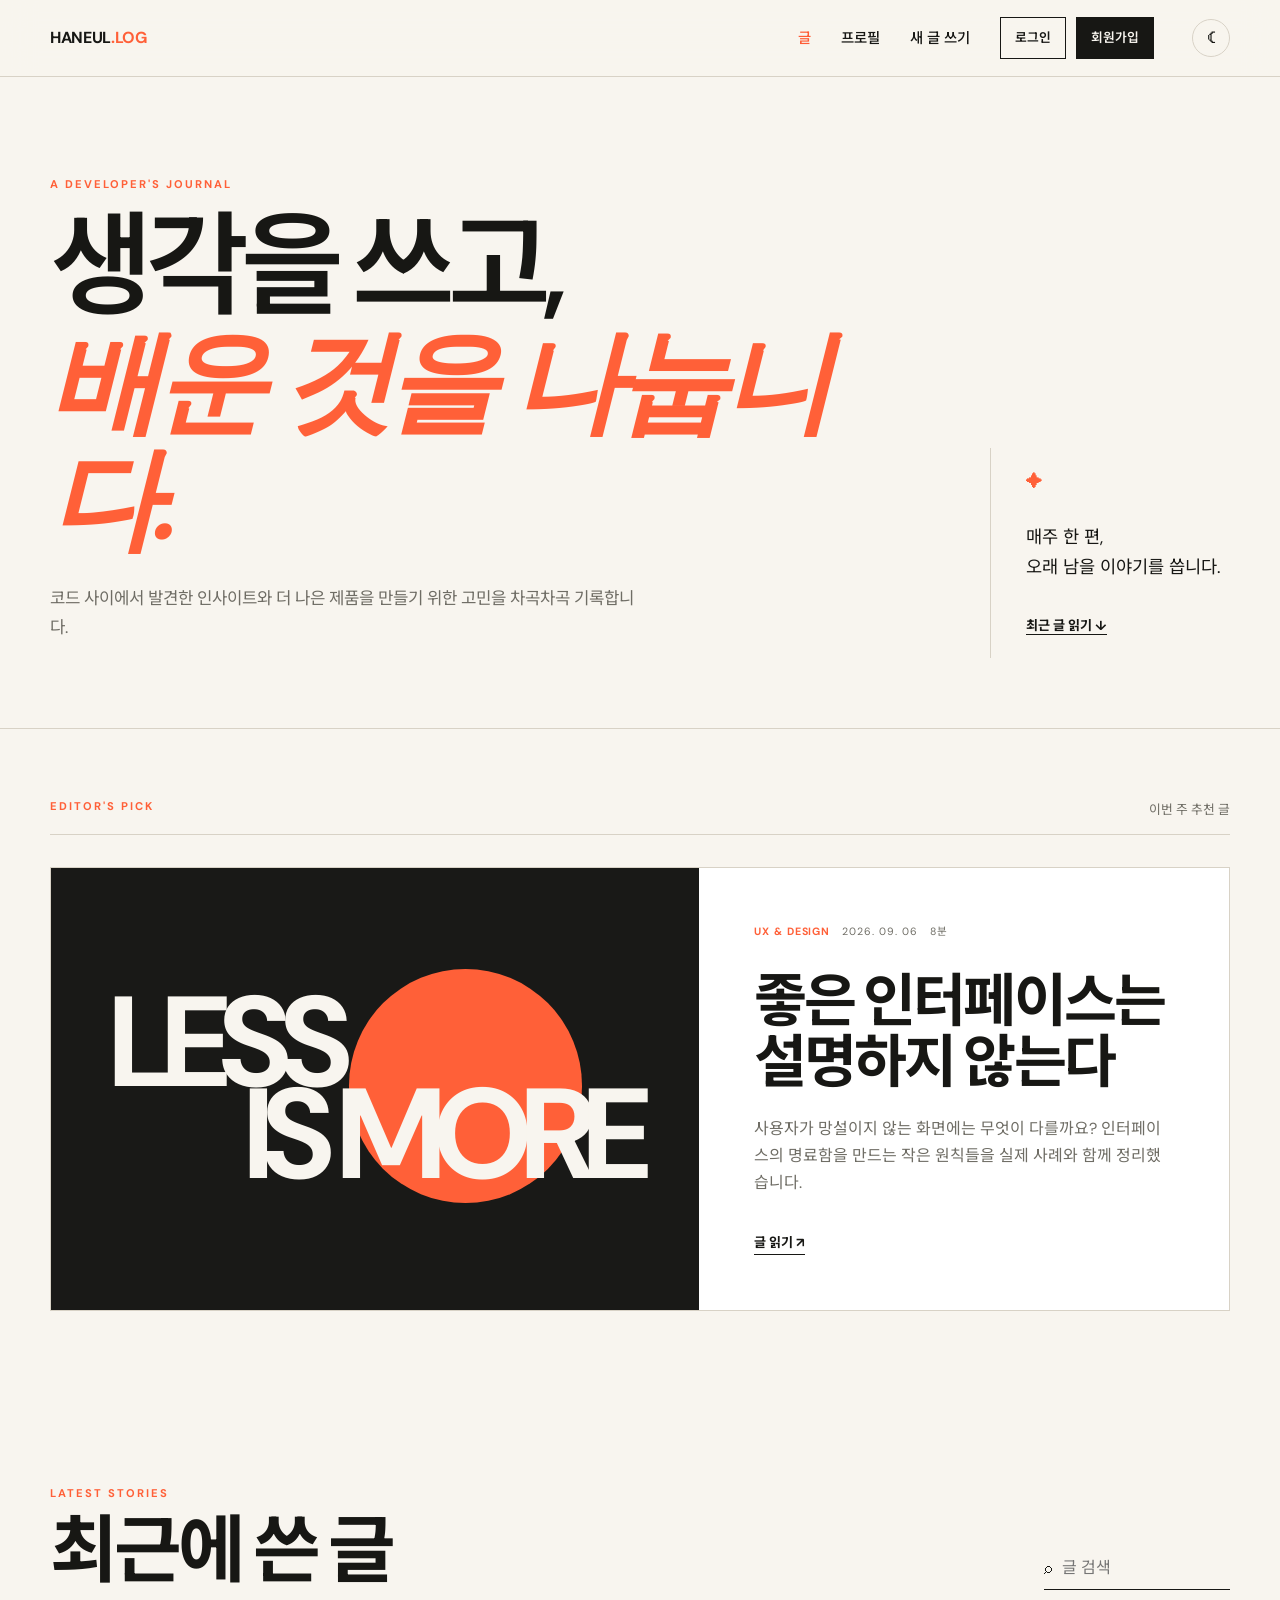
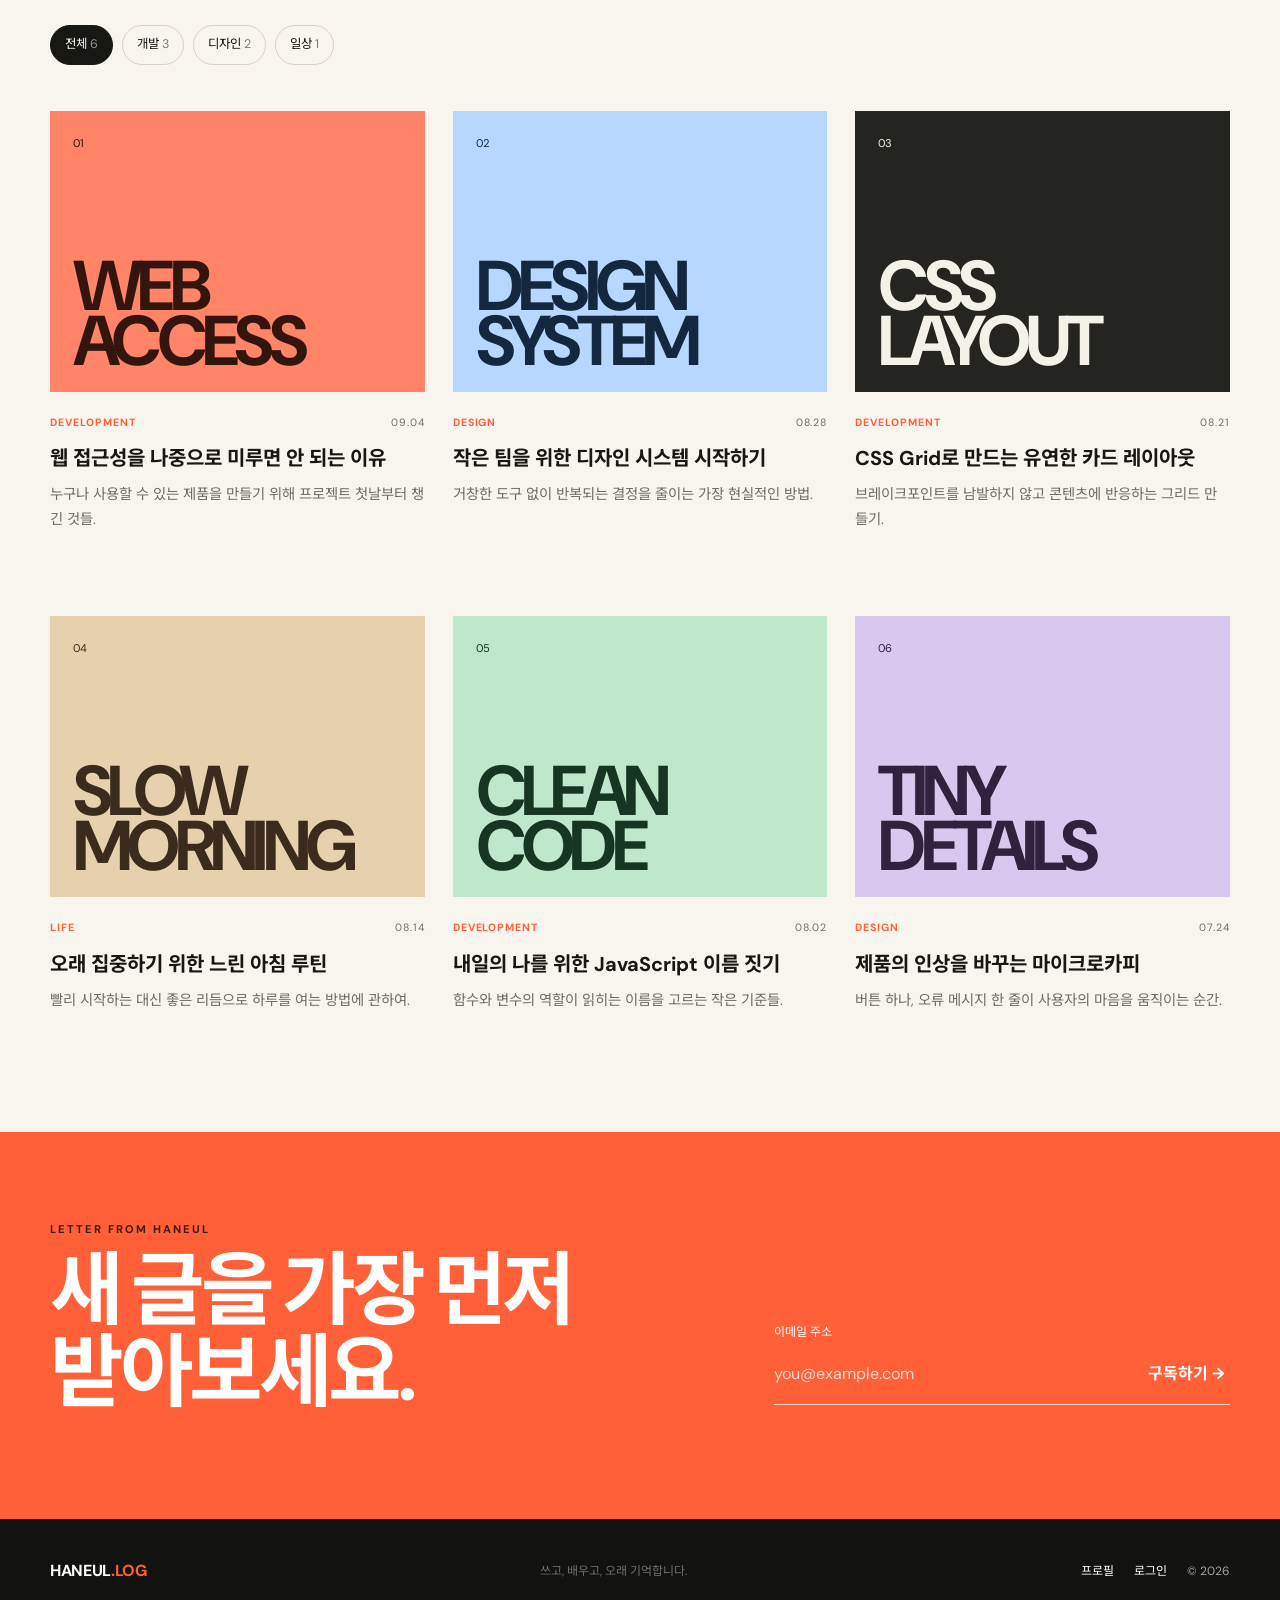
==== commit 62d6a5ba: "feat: switch navigation actions with auth state" ====
--- a/index.html
+++ b/index.html
@@ -1,6 +1,6 @@
 <!doctype html><html lang="ko"><head><meta charset="UTF-8"><meta name="viewport" content="width=device-width,initial-scale=1"><meta name="description" content="개발자 김하늘이 기술과 일상에서 배운 것을 기록하는 블로그"><title>HANEUL.LOG | 개발과 일상의 기록</title><link rel="stylesheet" href="css/style.css"><script src="js/main.js" defer></script></head>
 <body><a class="skip-link" href="#main">본문 바로가기</a>
-<header class="site-header"><div class="container header-inner"><a class="logo" href="index.html">HANEUL<span>.LOG</span></a><nav class="main-nav" aria-label="주요 메뉴"><button class="menu-toggle" type="button" aria-expanded="false" aria-controls="nav-list"><span class="sr-only">메뉴 열기</span><i></i><i></i><i></i></button><ul class="nav-list" id="nav-list"><li><a href="index.html" aria-current="page">글</a></li><li><a href="profile.html">프로필</a></li><li><a href="post-write.html">새 글 쓰기</a></li></ul></nav><div class="header-actions"><button class="theme-toggle" type="button" aria-label="다크 모드로 전환"><span class="theme-icon">☾</span></button><a class="login-link" href="login.html">로그인</a></div></div></header>
+<header class="site-header"><div class="container header-inner"><a class="logo" href="index.html">HANEUL<span>.LOG</span></a><nav class="main-nav" aria-label="주요 메뉴"><button class="menu-toggle" type="button" aria-expanded="false" aria-controls="nav-list"><span class="sr-only">메뉴 열기</span><i></i><i></i><i></i></button><ul class="nav-list" id="nav-list"><li><a href="index.html" aria-current="page">글</a></li><li><a href="profile.html">프로필</a></li><li><a href="post-write.html">새 글 쓰기</a></li></ul></nav><div class="header-actions"><button class="theme-toggle" type="button" aria-label="다크 모드로 전환"><span class="theme-icon">☾</span></button><a class="login-link" href="login.html">로그인</a><a class="signup-link" href="signup.html">회원가입</a><button class="logout-button" type="button" hidden>로그아웃</button><a class="account-profile-link" href="profile.html" hidden>프로필</a></div></div></header>
 <main id="main"><section class="blog-hero"><div class="container hero-layout"><div class="hero-copy reveal"><p class="eyebrow">A developer's journal</p><h1>생각을 쓰고,<br><em>배운 것을 나눕니다.</em></h1><p>코드 사이에서 발견한 인사이트와 더 나은 제품을 만들기 위한 고민을 차곡차곡 기록합니다.</p></div><aside class="hero-note reveal"><b>✦</b><p>매주 한 편,<br>오래 남을 이야기를 씁니다.</p><a href="#latest">최근 글 읽기 ↓</a></aside></div></section>
 <section class="featured section-sm"><div class="container"><div class="section-top reveal"><p class="section-label">Editor's pick</p><p>이번 주 추천 글</p></div><article class="featured-card reveal"><a class="featured-visual" href="post-detail.html"><span>LESS</span><i></i><b>IS MORE</b></a><div class="featured-copy"><div class="post-meta"><span>UX & DESIGN</span><time datetime="2026-09-06">2026. 09. 06</time><span>8분</span></div><h2><a href="post-detail.html">좋은 인터페이스는<br>설명하지 않는다</a></h2><p>사용자가 망설이지 않는 화면에는 무엇이 다를까요? 인터페이스의 명료함을 만드는 작은 원칙들을 실제 사례와 함께 정리했습니다.</p><a class="arrow-link" href="post-detail.html">글 읽기 ↗</a></div></article></div></section>
 <section class="posts-section section" id="latest"><div class="container"><div class="posts-heading reveal"><div><p class="section-label">Latest stories</p><h2>최근에 쓴 글</h2></div><label class="search-box"><span aria-hidden="true">⌕</span><input id="post-search" type="search" placeholder="글 검색" aria-label="게시글 검색"></label></div><div class="category-filter reveal"><button class="active" data-filter="all">전체 <span>6</span></button><button data-filter="development">개발 <span>3</span></button><button data-filter="design">디자인 <span>2</span></button><button data-filter="life">일상 <span>1</span></button></div><div class="post-grid" id="post-grid">
--- a/css/style.css
+++ b/css/style.css
@@ -61,6 +61,8 @@
 :root{--blog-orange:#ff6038;--blog-yellow:#e9ff6a;--blog-blue:#b9d8ff;--blog-max:1180px}
 body{font-family:"DM Sans","Noto Sans KR",sans-serif}.container{width:min(calc(100% - 40px),var(--blog-max))}
 button,input,textarea,select{font:inherit;color:inherit}.site-header{position:sticky;background:color-mix(in srgb,var(--bg) 94%,transparent);border-bottom:1px solid var(--line)}.header-inner{min-height:72px;flex-wrap:nowrap}.logo{white-space:nowrap;letter-spacing:-.02em;font-size:1rem}.logo span{color:var(--blog-orange)}.main-nav{display:block;margin-left:auto}.nav-list{position:absolute;top:72px;left:0;width:100%;padding:18px 20px;background:var(--bg);border-bottom:1px solid var(--line)}.nav-list a{font-size:.9rem}.menu-toggle{display:grid}.menu-toggle i{display:block;width:21px;height:2px;background:currentColor}.header-actions{display:flex;align-items:center;gap:10px;margin-left:12px}.theme-toggle{display:grid;place-items:center;width:38px;height:38px;border:1px solid var(--line);border-radius:50%;background:none;cursor:pointer}.login-link{padding:9px 14px;border:1px solid var(--ink);font-size:.8rem;font-weight:600}.eyebrow,.section-label{font-size:.7rem;line-height:1.3;letter-spacing:.18em;text-transform:uppercase;color:var(--blog-orange);font-weight:700}.section{padding:105px 0}.section-sm{padding:70px 0}
+[hidden]{display:none!important}.header-actions .login-link,.header-actions .signup-link,.header-actions .logout-button,.header-actions .account-profile-link{padding:9px 14px;border:1px solid var(--ink);background:transparent;color:var(--ink);font-size:.8rem;font-weight:600;line-height:1.7;white-space:nowrap;cursor:pointer}.header-actions .signup-link,.header-actions .account-profile-link{background:var(--ink);color:var(--bg)}
+@media(max-width:600px){.header-inner{flex-wrap:wrap}.header-actions{width:100%;justify-content:flex-end;margin:0;padding-bottom:10px}.nav-list{top:100%}}
 .blog-hero{padding:100px 0 70px;border-bottom:1px solid var(--line)}.hero-layout{display:grid;gap:55px}.hero-copy h1,.profile-copy h1{font-size:clamp(3rem,10vw,7rem);margin:22px 0 30px;line-height:.96;letter-spacing:-.065em}.hero-copy h1 em,.profile-copy h1 em,.article-heading h1 em,.auth-intro h1 em{font-family:"Playfair Display",serif;color:var(--blog-orange)}.hero-copy>p:last-child{max-width:590px;color:var(--muted);font-size:1.05rem}.hero-note{align-self:end;border-top:1px solid var(--line);padding-top:24px}.hero-note b{color:var(--blog-orange)}.hero-note p{font-size:1.1rem;margin:28px 0}.hero-note a,.arrow-link{font-size:.82rem;font-weight:700;border-bottom:1px solid}
 .section-top{display:flex;justify-content:space-between;border-bottom:1px solid var(--line);margin-bottom:32px}.section-top p:last-child{font-size:.8rem;color:var(--muted)}.featured-card{display:grid;background:var(--card);border:1px solid var(--line)}.featured-visual,.article-cover{position:relative;overflow:hidden;min-height:350px;background:#191917;color:#f8f5ef;display:flex;flex-direction:column;justify-content:center;padding:9%;font-size:clamp(3.5rem,12vw,8rem);font-weight:700;line-height:.72;letter-spacing:-.09em}.featured-visual b,.article-cover b{text-align:right;z-index:1}.featured-visual span,.article-cover span{z-index:1}.featured-visual i,.article-cover i{position:absolute;width:36%;aspect-ratio:1;border-radius:50%;background:var(--blog-orange);right:18%;top:23%}.featured-copy{padding:32px}.post-meta{display:flex;align-items:center;gap:12px;color:var(--muted);font-size:.66rem;letter-spacing:.09em}.post-meta span:first-child{color:var(--blog-orange);font-weight:700}.featured-copy h2{font-size:clamp(2rem,6vw,3.6rem);line-height:1.06;letter-spacing:-.05em;margin:30px 0 22px}.featured-copy>p{color:var(--muted);max-width:480px}.featured-copy .arrow-link{display:inline-block;margin-top:20px}
 .posts-heading{display:flex;flex-direction:column;gap:24px;margin-bottom:35px}.posts-heading h2,.profile-about h2,.values h2{font-size:clamp(2.3rem,7vw,4.6rem);line-height:1.05;letter-spacing:-.055em;margin:12px 0 0}.search-box{display:flex;align-items:center;gap:8px;border-bottom:1px solid var(--ink);padding:7px 0}.search-box input{width:170px;border:0;outline:0;background:transparent}.category-filter{display:flex;gap:9px;overflow:auto;margin-bottom:42px;padding-bottom:4px}.category-filter button{white-space:nowrap;border:1px solid var(--line);border-radius:50px;padding:8px 14px;background:transparent;cursor:pointer;font-size:.78rem}.category-filter button.active{background:var(--ink);color:var(--bg);border-color:var(--ink)}.category-filter span{opacity:.55}.post-grid{display:grid;gap:55px}.post-card[hidden]{display:none}.post-thumb{aspect-ratio:4/3;display:flex;flex-direction:column;justify-content:space-between;padding:23px;margin-bottom:22px;overflow:hidden;transition:transform .25s}.post-thumb:hover{transform:translateY(-5px)}.post-thumb small{font-size:.7rem}.post-thumb b{font-size:clamp(2.2rem,10vw,4.4rem);line-height:.78;letter-spacing:-.08em}.coral{background:#ff8468;color:#34150e}.blue{background:#b8d7ff;color:#13283f}.dark{background:#242421;color:#f4f1e9}.sand{background:#e6d0ad;color:#3b2b1d}.mint{background:#bfe7cc;color:#173523}.lilac{background:#d8c7ef;color:#30213f}.post-card .post-meta{justify-content:space-between}.post-card h3{font-size:1.25rem;line-height:1.35;margin:14px 0 10px}.post-card>p{font-size:.9rem;color:var(--muted)}.empty-state{text-align:center;padding:60px;color:var(--muted)}
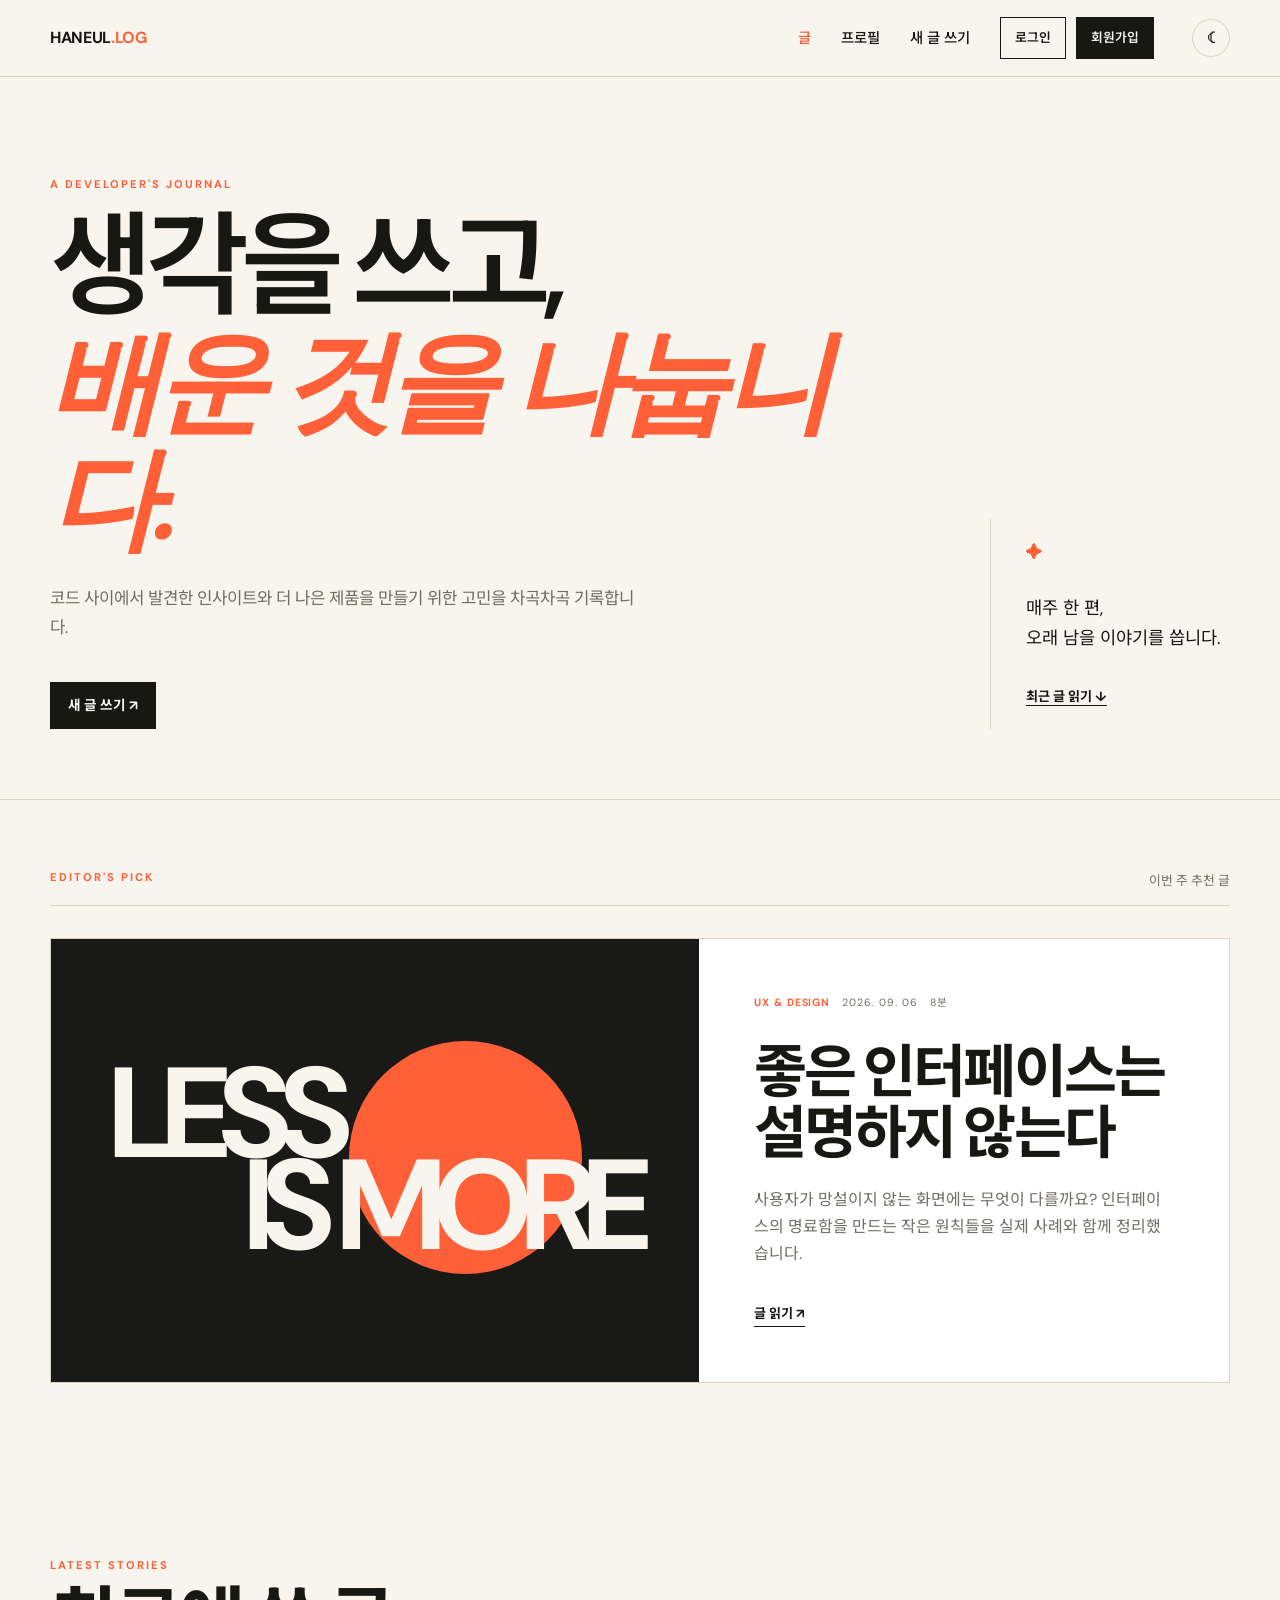
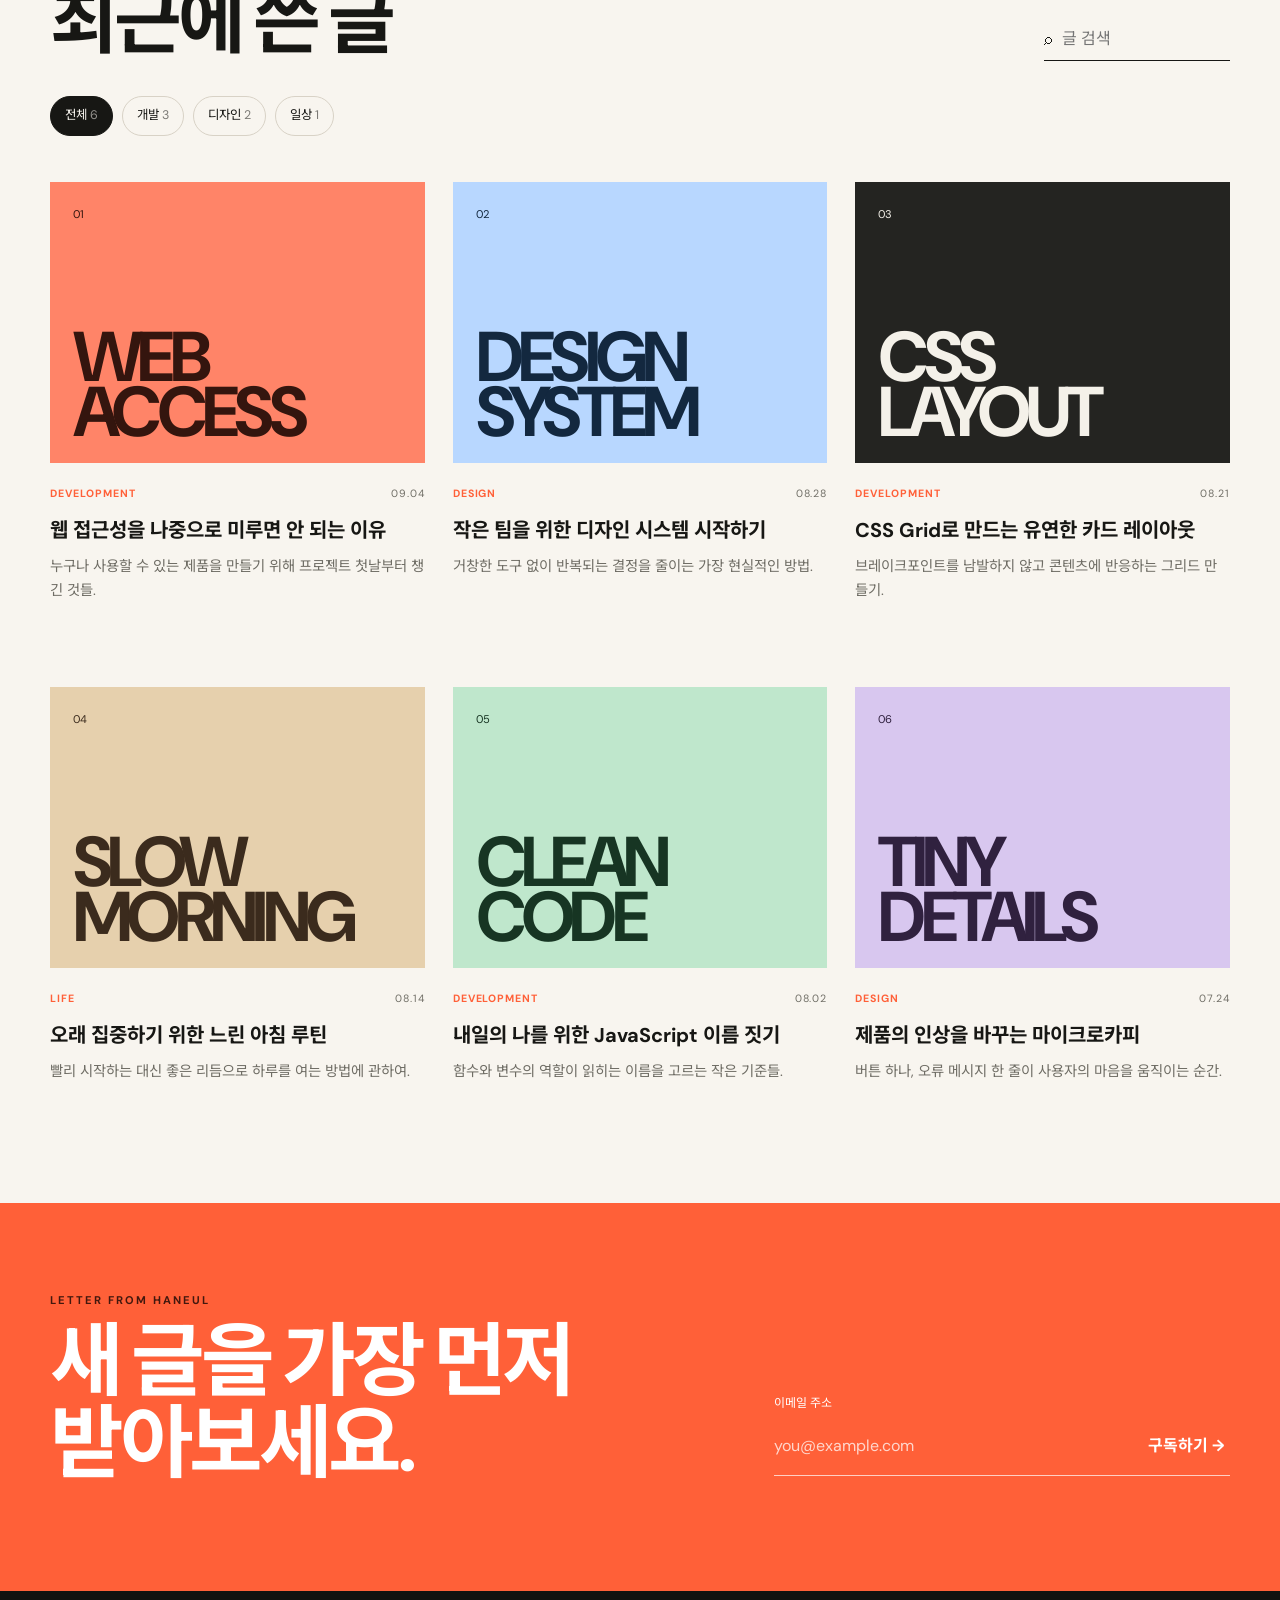
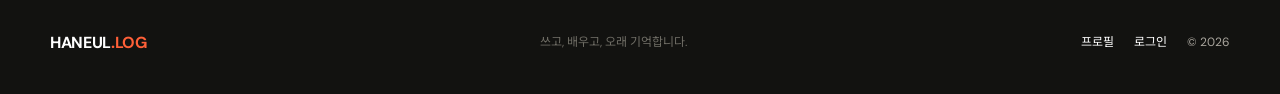
==== commit f83f8c96: "feat: save written posts locally and show them on blog" ====
--- a/index.html
+++ b/index.html
@@ -1,7 +1,7 @@
 <!doctype html><html lang="ko"><head><meta charset="UTF-8"><meta name="viewport" content="width=device-width,initial-scale=1"><meta name="description" content="개발자 김하늘이 기술과 일상에서 배운 것을 기록하는 블로그"><title>HANEUL.LOG | 개발과 일상의 기록</title><link rel="stylesheet" href="css/style.css"><script src="js/main.js" defer></script></head>
 <body><a class="skip-link" href="#main">본문 바로가기</a>
 <header class="site-header"><div class="container header-inner"><a class="logo" href="index.html">HANEUL<span>.LOG</span></a><nav class="main-nav" aria-label="주요 메뉴"><button class="menu-toggle" type="button" aria-expanded="false" aria-controls="nav-list"><span class="sr-only">메뉴 열기</span><i></i><i></i><i></i></button><ul class="nav-list" id="nav-list"><li><a href="index.html" aria-current="page">글</a></li><li><a href="profile.html">프로필</a></li><li><a href="post-write.html">새 글 쓰기</a></li></ul></nav><div class="header-actions"><button class="theme-toggle" type="button" aria-label="다크 모드로 전환"><span class="theme-icon">☾</span></button><a class="login-link" href="login.html">로그인</a><a class="signup-link" href="signup.html">회원가입</a><button class="logout-button" type="button" hidden>로그아웃</button><a class="account-profile-link" href="profile.html" hidden>프로필</a></div></div></header>
-<main id="main"><section class="blog-hero"><div class="container hero-layout"><div class="hero-copy reveal"><p class="eyebrow">A developer's journal</p><h1>생각을 쓰고,<br><em>배운 것을 나눕니다.</em></h1><p>코드 사이에서 발견한 인사이트와 더 나은 제품을 만들기 위한 고민을 차곡차곡 기록합니다.</p></div><aside class="hero-note reveal"><b>✦</b><p>매주 한 편,<br>오래 남을 이야기를 씁니다.</p><a href="#latest">최근 글 읽기 ↓</a></aside></div></section>
+<main id="main"><section class="blog-hero"><div class="container hero-layout"><div class="hero-copy reveal"><p class="eyebrow">A developer's journal</p><h1>생각을 쓰고,<br><em>배운 것을 나눕니다.</em></h1><p>코드 사이에서 발견한 인사이트와 더 나은 제품을 만들기 위한 고민을 차곡차곡 기록합니다.</p><a class="write-cta" href="post-write.html">새 글 쓰기 ↗</a></div><aside class="hero-note reveal"><b>✦</b><p>매주 한 편,<br>오래 남을 이야기를 씁니다.</p><a href="#latest">최근 글 읽기 ↓</a></aside></div></section>
 <section class="featured section-sm"><div class="container"><div class="section-top reveal"><p class="section-label">Editor's pick</p><p>이번 주 추천 글</p></div><article class="featured-card reveal"><a class="featured-visual" href="post-detail.html"><span>LESS</span><i></i><b>IS MORE</b></a><div class="featured-copy"><div class="post-meta"><span>UX & DESIGN</span><time datetime="2026-09-06">2026. 09. 06</time><span>8분</span></div><h2><a href="post-detail.html">좋은 인터페이스는<br>설명하지 않는다</a></h2><p>사용자가 망설이지 않는 화면에는 무엇이 다를까요? 인터페이스의 명료함을 만드는 작은 원칙들을 실제 사례와 함께 정리했습니다.</p><a class="arrow-link" href="post-detail.html">글 읽기 ↗</a></div></article></div></section>
 <section class="posts-section section" id="latest"><div class="container"><div class="posts-heading reveal"><div><p class="section-label">Latest stories</p><h2>최근에 쓴 글</h2></div><label class="search-box"><span aria-hidden="true">⌕</span><input id="post-search" type="search" placeholder="글 검색" aria-label="게시글 검색"></label></div><div class="category-filter reveal"><button class="active" data-filter="all">전체 <span>6</span></button><button data-filter="development">개발 <span>3</span></button><button data-filter="design">디자인 <span>2</span></button><button data-filter="life">일상 <span>1</span></button></div><div class="post-grid" id="post-grid">
 <article class="post-card reveal" data-category="development"><a class="post-thumb coral" href="post-detail.html"><small>01</small><b>WEB<br>ACCESS</b></a><div class="post-meta"><span>DEVELOPMENT</span><time>09.04</time></div><h3><a href="post-detail.html">웹 접근성을 나중으로 미루면 안 되는 이유</a></h3><p>누구나 사용할 수 있는 제품을 만들기 위해 프로젝트 첫날부터 챙긴 것들.</p></article>
--- a/css/style.css
+++ b/css/style.css
@@ -63,6 +63,8 @@
 button,input,textarea,select{font:inherit;color:inherit}.site-header{position:sticky;background:color-mix(in srgb,var(--bg) 94%,transparent);border-bottom:1px solid var(--line)}.header-inner{min-height:72px;flex-wrap:nowrap}.logo{white-space:nowrap;letter-spacing:-.02em;font-size:1rem}.logo span{color:var(--blog-orange)}.main-nav{display:block;margin-left:auto}.nav-list{position:absolute;top:72px;left:0;width:100%;padding:18px 20px;background:var(--bg);border-bottom:1px solid var(--line)}.nav-list a{font-size:.9rem}.menu-toggle{display:grid}.menu-toggle i{display:block;width:21px;height:2px;background:currentColor}.header-actions{display:flex;align-items:center;gap:10px;margin-left:12px}.theme-toggle{display:grid;place-items:center;width:38px;height:38px;border:1px solid var(--line);border-radius:50%;background:none;cursor:pointer}.login-link{padding:9px 14px;border:1px solid var(--ink);font-size:.8rem;font-weight:600}.eyebrow,.section-label{font-size:.7rem;line-height:1.3;letter-spacing:.18em;text-transform:uppercase;color:var(--blog-orange);font-weight:700}.section{padding:105px 0}.section-sm{padding:70px 0}
 [hidden]{display:none!important}.header-actions .login-link,.header-actions .signup-link,.header-actions .logout-button,.header-actions .account-profile-link{padding:9px 14px;border:1px solid var(--ink);background:transparent;color:var(--ink);font-size:.8rem;font-weight:600;line-height:1.7;white-space:nowrap;cursor:pointer}.header-actions .signup-link,.header-actions .account-profile-link{background:var(--ink);color:var(--bg)}
 @media(max-width:600px){.header-inner{flex-wrap:wrap}.header-actions{width:100%;justify-content:flex-end;margin:0;padding-bottom:10px}.nav-list{top:100%}}
+.hero-copy>p:not(.eyebrow){max-width:590px;color:var(--muted);font-size:1.05rem}.write-cta{display:inline-block;margin-top:24px;padding:12px 18px;background:var(--ink);color:var(--bg);font-size:.85rem;font-weight:700}.write-cta:hover{background:var(--blog-orange);color:#fff}
+.saved-post .article-layout{display:block;max-width:900px}.saved-body img{display:block;max-width:100%;height:auto;margin:24px 0}.saved-body a{color:var(--blog-orange);text-decoration:underline}.saved-body p{white-space:pre-wrap}.saved-post-missing{padding:100px 0;min-height:50vh}.saved-post-missing a{font-weight:700;text-decoration:underline}.article-tags span{padding:7px 12px;background:var(--surface);border-radius:30px;font-size:.75rem}
 .blog-hero{padding:100px 0 70px;border-bottom:1px solid var(--line)}.hero-layout{display:grid;gap:55px}.hero-copy h1,.profile-copy h1{font-size:clamp(3rem,10vw,7rem);margin:22px 0 30px;line-height:.96;letter-spacing:-.065em}.hero-copy h1 em,.profile-copy h1 em,.article-heading h1 em,.auth-intro h1 em{font-family:"Playfair Display",serif;color:var(--blog-orange)}.hero-copy>p:last-child{max-width:590px;color:var(--muted);font-size:1.05rem}.hero-note{align-self:end;border-top:1px solid var(--line);padding-top:24px}.hero-note b{color:var(--blog-orange)}.hero-note p{font-size:1.1rem;margin:28px 0}.hero-note a,.arrow-link{font-size:.82rem;font-weight:700;border-bottom:1px solid}
 .section-top{display:flex;justify-content:space-between;border-bottom:1px solid var(--line);margin-bottom:32px}.section-top p:last-child{font-size:.8rem;color:var(--muted)}.featured-card{display:grid;background:var(--card);border:1px solid var(--line)}.featured-visual,.article-cover{position:relative;overflow:hidden;min-height:350px;background:#191917;color:#f8f5ef;display:flex;flex-direction:column;justify-content:center;padding:9%;font-size:clamp(3.5rem,12vw,8rem);font-weight:700;line-height:.72;letter-spacing:-.09em}.featured-visual b,.article-cover b{text-align:right;z-index:1}.featured-visual span,.article-cover span{z-index:1}.featured-visual i,.article-cover i{position:absolute;width:36%;aspect-ratio:1;border-radius:50%;background:var(--blog-orange);right:18%;top:23%}.featured-copy{padding:32px}.post-meta{display:flex;align-items:center;gap:12px;color:var(--muted);font-size:.66rem;letter-spacing:.09em}.post-meta span:first-child{color:var(--blog-orange);font-weight:700}.featured-copy h2{font-size:clamp(2rem,6vw,3.6rem);line-height:1.06;letter-spacing:-.05em;margin:30px 0 22px}.featured-copy>p{color:var(--muted);max-width:480px}.featured-copy .arrow-link{display:inline-block;margin-top:20px}
 .posts-heading{display:flex;flex-direction:column;gap:24px;margin-bottom:35px}.posts-heading h2,.profile-about h2,.values h2{font-size:clamp(2.3rem,7vw,4.6rem);line-height:1.05;letter-spacing:-.055em;margin:12px 0 0}.search-box{display:flex;align-items:center;gap:8px;border-bottom:1px solid var(--ink);padding:7px 0}.search-box input{width:170px;border:0;outline:0;background:transparent}.category-filter{display:flex;gap:9px;overflow:auto;margin-bottom:42px;padding-bottom:4px}.category-filter button{white-space:nowrap;border:1px solid var(--line);border-radius:50px;padding:8px 14px;background:transparent;cursor:pointer;font-size:.78rem}.category-filter button.active{background:var(--ink);color:var(--bg);border-color:var(--ink)}.category-filter span{opacity:.55}.post-grid{display:grid;gap:55px}.post-card[hidden]{display:none}.post-thumb{aspect-ratio:4/3;display:flex;flex-direction:column;justify-content:space-between;padding:23px;margin-bottom:22px;overflow:hidden;transition:transform .25s}.post-thumb:hover{transform:translateY(-5px)}.post-thumb small{font-size:.7rem}.post-thumb b{font-size:clamp(2.2rem,10vw,4.4rem);line-height:.78;letter-spacing:-.08em}.coral{background:#ff8468;color:#34150e}.blue{background:#b8d7ff;color:#13283f}.dark{background:#242421;color:#f4f1e9}.sand{background:#e6d0ad;color:#3b2b1d}.mint{background:#bfe7cc;color:#173523}.lilac{background:#d8c7ef;color:#30213f}.post-card .post-meta{justify-content:space-between}.post-card h3{font-size:1.25rem;line-height:1.35;margin:14px 0 10px}.post-card>p{font-size:.9rem;color:var(--muted)}.empty-state{text-align:center;padding:60px;color:var(--muted)}
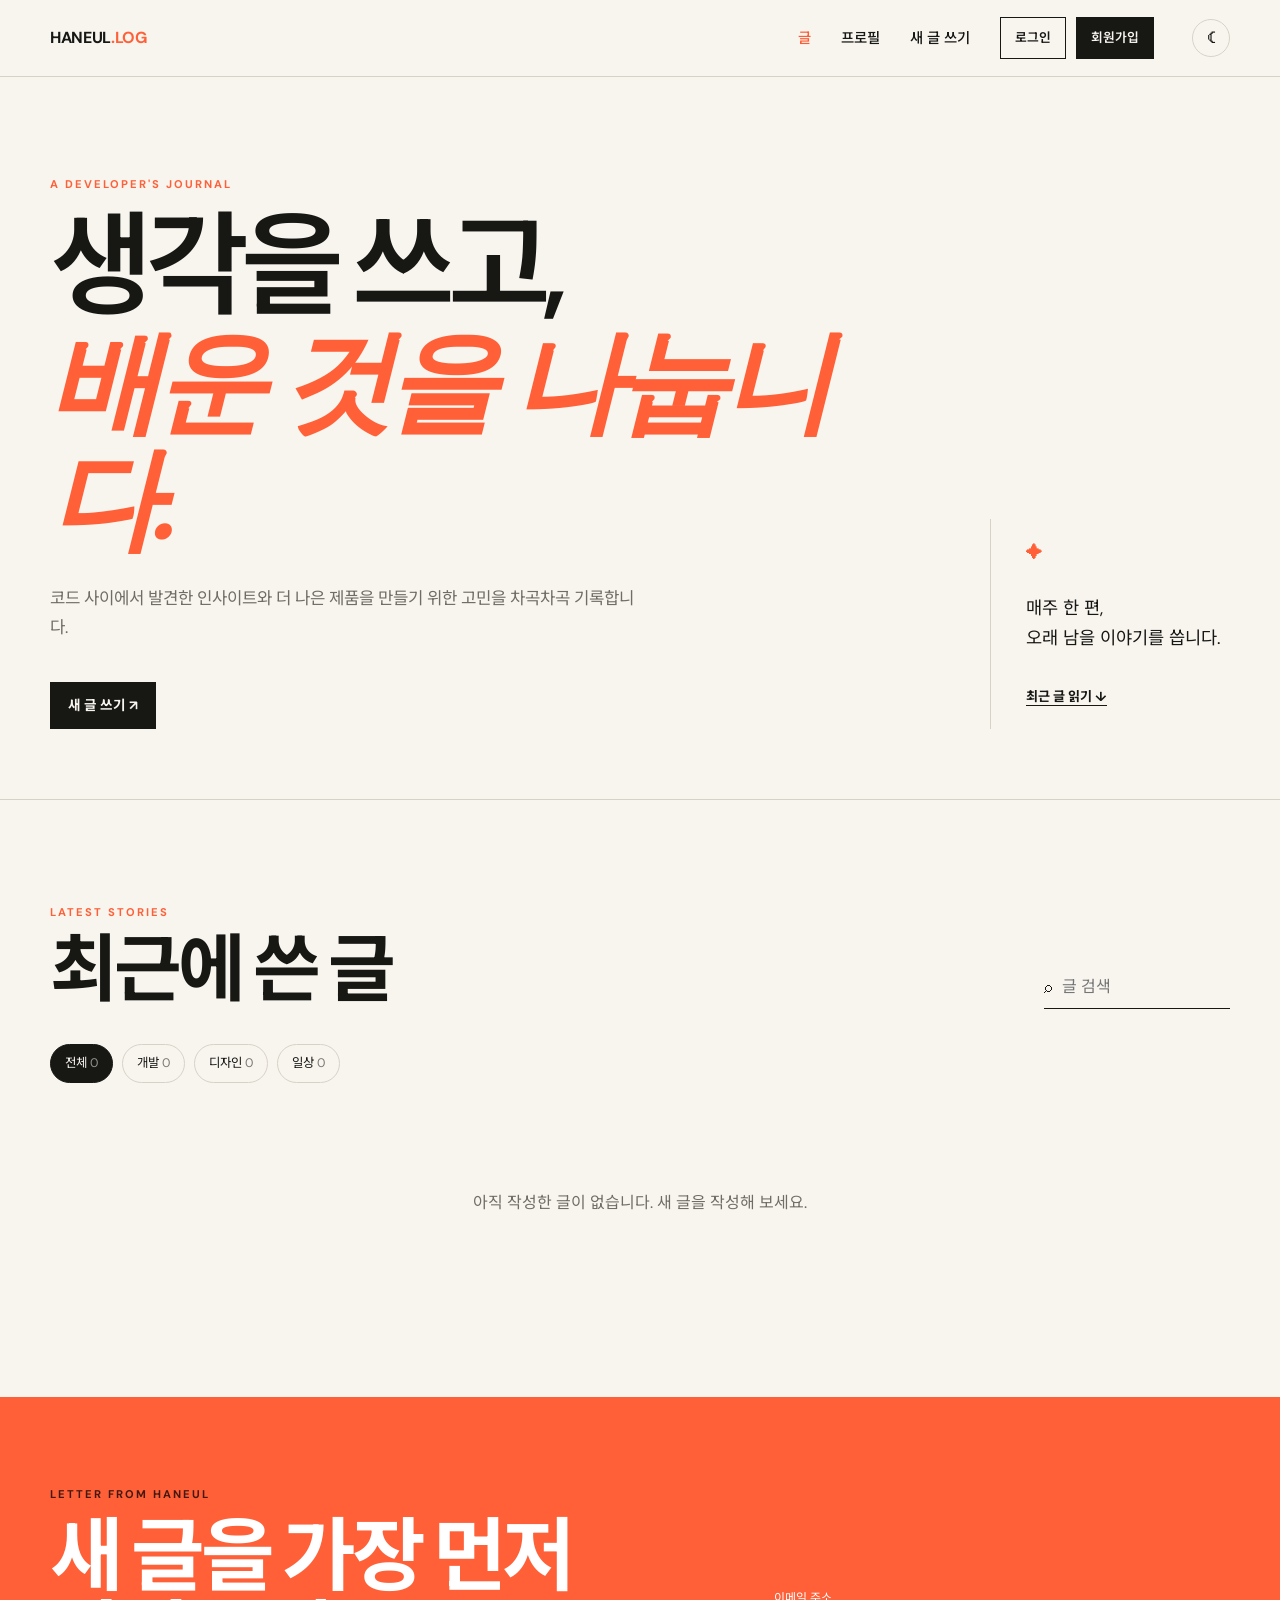
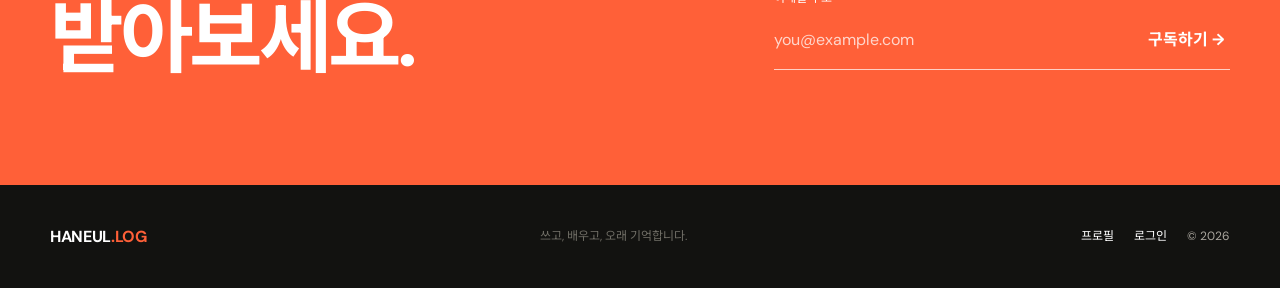
==== commit 59e5a96c: "feat: render blog listing from saved posts" ====
--- a/index.html
+++ b/index.html
@@ -2,13 +2,7 @@
 <body><a class="skip-link" href="#main">본문 바로가기</a>
 <header class="site-header"><div class="container header-inner"><a class="logo" href="index.html">HANEUL<span>.LOG</span></a><nav class="main-nav" aria-label="주요 메뉴"><button class="menu-toggle" type="button" aria-expanded="false" aria-controls="nav-list"><span class="sr-only">메뉴 열기</span><i></i><i></i><i></i></button><ul class="nav-list" id="nav-list"><li><a href="index.html" aria-current="page">글</a></li><li><a href="profile.html">프로필</a></li><li><a href="post-write.html">새 글 쓰기</a></li></ul></nav><div class="header-actions"><button class="theme-toggle" type="button" aria-label="다크 모드로 전환"><span class="theme-icon">☾</span></button><a class="login-link" href="login.html">로그인</a><a class="signup-link" href="signup.html">회원가입</a><button class="logout-button" type="button" hidden>로그아웃</button><a class="account-profile-link" href="profile.html" hidden>프로필</a></div></div></header>
 <main id="main"><section class="blog-hero"><div class="container hero-layout"><div class="hero-copy reveal"><p class="eyebrow">A developer's journal</p><h1>생각을 쓰고,<br><em>배운 것을 나눕니다.</em></h1><p>코드 사이에서 발견한 인사이트와 더 나은 제품을 만들기 위한 고민을 차곡차곡 기록합니다.</p><a class="write-cta" href="post-write.html">새 글 쓰기 ↗</a></div><aside class="hero-note reveal"><b>✦</b><p>매주 한 편,<br>오래 남을 이야기를 씁니다.</p><a href="#latest">최근 글 읽기 ↓</a></aside></div></section>
-<section class="featured section-sm"><div class="container"><div class="section-top reveal"><p class="section-label">Editor's pick</p><p>이번 주 추천 글</p></div><article class="featured-card reveal"><a class="featured-visual" href="post-detail.html"><span>LESS</span><i></i><b>IS MORE</b></a><div class="featured-copy"><div class="post-meta"><span>UX & DESIGN</span><time datetime="2026-09-06">2026. 09. 06</time><span>8분</span></div><h2><a href="post-detail.html">좋은 인터페이스는<br>설명하지 않는다</a></h2><p>사용자가 망설이지 않는 화면에는 무엇이 다를까요? 인터페이스의 명료함을 만드는 작은 원칙들을 실제 사례와 함께 정리했습니다.</p><a class="arrow-link" href="post-detail.html">글 읽기 ↗</a></div></article></div></section>
-<section class="posts-section section" id="latest"><div class="container"><div class="posts-heading reveal"><div><p class="section-label">Latest stories</p><h2>최근에 쓴 글</h2></div><label class="search-box"><span aria-hidden="true">⌕</span><input id="post-search" type="search" placeholder="글 검색" aria-label="게시글 검색"></label></div><div class="category-filter reveal"><button class="active" data-filter="all">전체 <span>6</span></button><button data-filter="development">개발 <span>3</span></button><button data-filter="design">디자인 <span>2</span></button><button data-filter="life">일상 <span>1</span></button></div><div class="post-grid" id="post-grid">
-<article class="post-card reveal" data-category="development"><a class="post-thumb coral" href="post-detail.html"><small>01</small><b>WEB<br>ACCESS</b></a><div class="post-meta"><span>DEVELOPMENT</span><time>09.04</time></div><h3><a href="post-detail.html">웹 접근성을 나중으로 미루면 안 되는 이유</a></h3><p>누구나 사용할 수 있는 제품을 만들기 위해 프로젝트 첫날부터 챙긴 것들.</p></article>
-<article class="post-card reveal" data-category="design"><a class="post-thumb blue" href="post-detail.html"><small>02</small><b>DESIGN<br>SYSTEM</b></a><div class="post-meta"><span>DESIGN</span><time>08.28</time></div><h3><a href="post-detail.html">작은 팀을 위한 디자인 시스템 시작하기</a></h3><p>거창한 도구 없이 반복되는 결정을 줄이는 가장 현실적인 방법.</p></article>
-<article class="post-card reveal" data-category="development"><a class="post-thumb dark" href="post-detail.html"><small>03</small><b>CSS<br>LAYOUT</b></a><div class="post-meta"><span>DEVELOPMENT</span><time>08.21</time></div><h3><a href="post-detail.html">CSS Grid로 만드는 유연한 카드 레이아웃</a></h3><p>브레이크포인트를 남발하지 않고 콘텐츠에 반응하는 그리드 만들기.</p></article>
-<article class="post-card reveal" data-category="life"><a class="post-thumb sand" href="post-detail.html"><small>04</small><b>SLOW<br>MORNING</b></a><div class="post-meta"><span>LIFE</span><time>08.14</time></div><h3><a href="post-detail.html">오래 집중하기 위한 느린 아침 루틴</a></h3><p>빨리 시작하는 대신 좋은 리듬으로 하루를 여는 방법에 관하여.</p></article>
-<article class="post-card reveal" data-category="development"><a class="post-thumb mint" href="post-detail.html"><small>05</small><b>CLEAN<br>CODE</b></a><div class="post-meta"><span>DEVELOPMENT</span><time>08.02</time></div><h3><a href="post-detail.html">내일의 나를 위한 JavaScript 이름 짓기</a></h3><p>함수와 변수의 역할이 읽히는 이름을 고르는 작은 기준들.</p></article>
-<article class="post-card reveal" data-category="design"><a class="post-thumb lilac" href="post-detail.html"><small>06</small><b>TINY<br>DETAILS</b></a><div class="post-meta"><span>DESIGN</span><time>07.24</time></div><h3><a href="post-detail.html">제품의 인상을 바꾸는 마이크로카피</a></h3><p>버튼 하나, 오류 메시지 한 줄이 사용자의 마음을 움직이는 순간.</p></article></div><p class="empty-state" id="empty-state" hidden>검색 결과가 없습니다.</p></div></section>
+<section class="featured section-sm" id="featured-post" hidden><div class="container"><div class="section-top"><p class="section-label">Latest post</p><p>가장 최근에 쓴 글</p></div><article class="featured-card"><a class="featured-visual" href="#"><span>NEW</span><i></i><b>STORY</b></a><div class="featured-copy"><div class="post-meta"><span class="featured-category"></span><time class="featured-date"></time></div><h2><a class="featured-title" href="#"></a></h2><p class="featured-excerpt"></p><a class="arrow-link featured-read" href="#">글 읽기 ↗</a></div></article></div></section>
+<section class="posts-section section" id="latest"><div class="container"><div class="posts-heading reveal"><div><p class="section-label">Latest stories</p><h2>최근에 쓴 글</h2></div><label class="search-box"><span aria-hidden="true">⌕</span><input id="post-search" type="search" placeholder="글 검색" aria-label="게시글 검색"></label></div><div class="category-filter reveal"><button class="active" data-filter="all">전체 <span>0</span></button><button data-filter="development">개발 <span>0</span></button><button data-filter="design">디자인 <span>0</span></button><button data-filter="life">일상 <span>0</span></button></div><div class="post-grid" id="post-grid"></div><p class="empty-state" id="empty-state" hidden></p></div></section>
 <section class="newsletter"><div class="container newsletter-inner reveal"><div><p class="section-label">Letter from Haneul</p><h2>새 글을 가장 먼저<br>받아보세요.</h2></div><form class="newsletter-form" data-demo-form><label for="letter-email">이메일 주소</label><div><input id="letter-email" type="email" placeholder="you@example.com" required><button>구독하기 →</button></div><p class="form-message" aria-live="polite"></p></form></div></section></main>
 <footer class="site-footer"><div class="container footer-inner"><a class="logo" href="index.html">HANEUL<span>.LOG</span></a><p>쓰고, 배우고, 오래 기억합니다.</p><div><a href="profile.html">프로필</a><a href="login.html">로그인</a><span>© <span id="current-year"></span></span></div></div></footer></body></html>
--- a/css/style.css
+++ b/css/style.css
@@ -65,6 +65,8 @@
 @media(max-width:600px){.header-inner{flex-wrap:wrap}.header-actions{width:100%;justify-content:flex-end;margin:0;padding-bottom:10px}.nav-list{top:100%}}
 .hero-copy>p:not(.eyebrow){max-width:590px;color:var(--muted);font-size:1.05rem}.write-cta{display:inline-block;margin-top:24px;padding:12px 18px;background:var(--ink);color:var(--bg);font-size:.85rem;font-weight:700}.write-cta:hover{background:var(--blog-orange);color:#fff}
 .saved-post .article-layout{display:block;max-width:900px}.saved-body img{display:block;max-width:100%;height:auto;margin:24px 0}.saved-body a{color:var(--blog-orange);text-decoration:underline}.saved-body p{white-space:pre-wrap}.saved-post-missing{padding:100px 0;min-height:50vh}.saved-post-missing a{font-weight:700;text-decoration:underline}.article-tags span{padding:7px 12px;background:var(--surface);border-radius:30px;font-size:.75rem}
+.my-posts-heading{display:flex;align-items:end;justify-content:space-between;gap:20px;flex-wrap:wrap;margin-bottom:42px}.my-posts-heading h2{font-size:clamp(2.3rem,7vw,4.6rem);line-height:1.05;letter-spacing:-.055em;margin:12px 0}.my-posts-heading p:last-child{color:var(--muted);font-size:.88rem}.my-posts-heading .write-cta{margin:0}.my-post-item{display:grid;gap:18px;padding:26px 0;border-top:1px solid var(--line)}.my-post-item:last-child{border-bottom:1px solid var(--line)}.my-post-item h3{font-size:1.4rem;line-height:1.3;margin:10px 0}.my-post-item>div:first-child>p:last-child{color:var(--muted);font-size:.88rem;margin:0}.my-post-actions{display:flex;align-items:center;gap:8px;flex-wrap:wrap}.my-post-actions a,.my-post-actions button{padding:8px 12px;border:1px solid var(--line);background:transparent;color:var(--ink);font-size:.78rem;cursor:pointer}.my-post-actions .delete-post{color:#b33e2c;border-color:#b33e2c}.my-post-empty{padding:35px 0;border-top:1px solid var(--line);color:var(--muted)}.my-post-status{min-height:1.4em;font-size:.8rem;color:var(--blog-orange)}@media(min-width:768px){.my-post-item{grid-template-columns:minmax(0,1fr) auto;align-items:center}}
+.profile-links{flex-wrap:wrap}
 .blog-hero{padding:100px 0 70px;border-bottom:1px solid var(--line)}.hero-layout{display:grid;gap:55px}.hero-copy h1,.profile-copy h1{font-size:clamp(3rem,10vw,7rem);margin:22px 0 30px;line-height:.96;letter-spacing:-.065em}.hero-copy h1 em,.profile-copy h1 em,.article-heading h1 em,.auth-intro h1 em{font-family:"Playfair Display",serif;color:var(--blog-orange)}.hero-copy>p:last-child{max-width:590px;color:var(--muted);font-size:1.05rem}.hero-note{align-self:end;border-top:1px solid var(--line);padding-top:24px}.hero-note b{color:var(--blog-orange)}.hero-note p{font-size:1.1rem;margin:28px 0}.hero-note a,.arrow-link{font-size:.82rem;font-weight:700;border-bottom:1px solid}
 .section-top{display:flex;justify-content:space-between;border-bottom:1px solid var(--line);margin-bottom:32px}.section-top p:last-child{font-size:.8rem;color:var(--muted)}.featured-card{display:grid;background:var(--card);border:1px solid var(--line)}.featured-visual,.article-cover{position:relative;overflow:hidden;min-height:350px;background:#191917;color:#f8f5ef;display:flex;flex-direction:column;justify-content:center;padding:9%;font-size:clamp(3.5rem,12vw,8rem);font-weight:700;line-height:.72;letter-spacing:-.09em}.featured-visual b,.article-cover b{text-align:right;z-index:1}.featured-visual span,.article-cover span{z-index:1}.featured-visual i,.article-cover i{position:absolute;width:36%;aspect-ratio:1;border-radius:50%;background:var(--blog-orange);right:18%;top:23%}.featured-copy{padding:32px}.post-meta{display:flex;align-items:center;gap:12px;color:var(--muted);font-size:.66rem;letter-spacing:.09em}.post-meta span:first-child{color:var(--blog-orange);font-weight:700}.featured-copy h2{font-size:clamp(2rem,6vw,3.6rem);line-height:1.06;letter-spacing:-.05em;margin:30px 0 22px}.featured-copy>p{color:var(--muted);max-width:480px}.featured-copy .arrow-link{display:inline-block;margin-top:20px}
 .posts-heading{display:flex;flex-direction:column;gap:24px;margin-bottom:35px}.posts-heading h2,.profile-about h2,.values h2{font-size:clamp(2.3rem,7vw,4.6rem);line-height:1.05;letter-spacing:-.055em;margin:12px 0 0}.search-box{display:flex;align-items:center;gap:8px;border-bottom:1px solid var(--ink);padding:7px 0}.search-box input{width:170px;border:0;outline:0;background:transparent}.category-filter{display:flex;gap:9px;overflow:auto;margin-bottom:42px;padding-bottom:4px}.category-filter button{white-space:nowrap;border:1px solid var(--line);border-radius:50px;padding:8px 14px;background:transparent;cursor:pointer;font-size:.78rem}.category-filter button.active{background:var(--ink);color:var(--bg);border-color:var(--ink)}.category-filter span{opacity:.55}.post-grid{display:grid;gap:55px}.post-card[hidden]{display:none}.post-thumb{aspect-ratio:4/3;display:flex;flex-direction:column;justify-content:space-between;padding:23px;margin-bottom:22px;overflow:hidden;transition:transform .25s}.post-thumb:hover{transform:translateY(-5px)}.post-thumb small{font-size:.7rem}.post-thumb b{font-size:clamp(2.2rem,10vw,4.4rem);line-height:.78;letter-spacing:-.08em}.coral{background:#ff8468;color:#34150e}.blue{background:#b8d7ff;color:#13283f}.dark{background:#242421;color:#f4f1e9}.sand{background:#e6d0ad;color:#3b2b1d}.mint{background:#bfe7cc;color:#173523}.lilac{background:#d8c7ef;color:#30213f}.post-card .post-meta{justify-content:space-between}.post-card h3{font-size:1.25rem;line-height:1.35;margin:14px 0 10px}.post-card>p{font-size:.9rem;color:var(--muted)}.empty-state{text-align:center;padding:60px;color:var(--muted)}
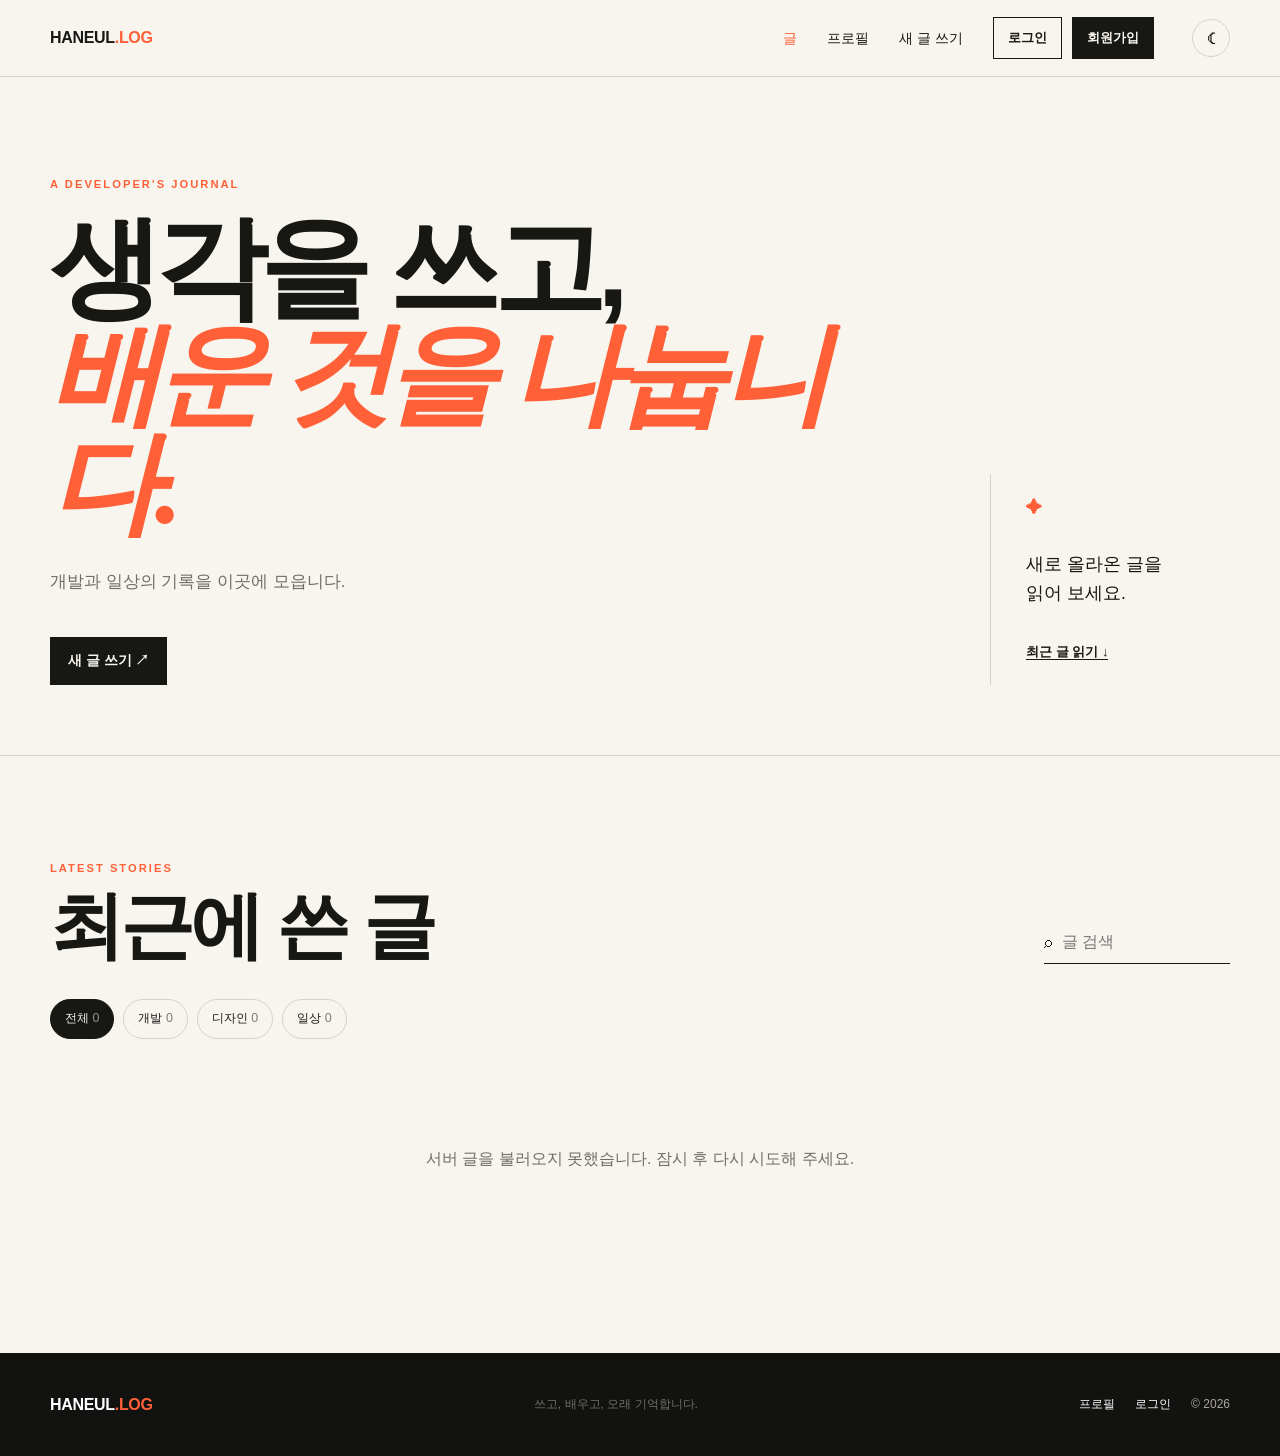
==== commit 81f75c20: "Remove placeholder pages and speed up blog interactions" ====
--- a/index.html
+++ b/index.html
@@ -1,8 +1,8 @@
-<!doctype html><html lang="ko"><head><meta charset="UTF-8"><meta name="viewport" content="width=device-width,initial-scale=1"><meta name="description" content="개발자 김하늘이 기술과 일상에서 배운 것을 기록하는 블로그"><title>HANEUL.LOG | 개발과 일상의 기록</title><link rel="stylesheet" href="css/style.css"><script src="js/main.js" defer></script></head>
+<!doctype html><html lang="ko"><head><meta charset="UTF-8"><meta name="viewport" content="width=device-width,initial-scale=1"><meta name="description" content="개발과 일상의 기록을 읽고 쓰는 블로그"><title>HANEUL.LOG | 개발과 일상의 기록</title><link rel="stylesheet" href="css/style.css"><script src="js/main.js" defer></script></head>
 <body><a class="skip-link" href="#main">본문 바로가기</a>
 <header class="site-header"><div class="container header-inner"><a class="logo" href="index.html">HANEUL<span>.LOG</span></a><nav class="main-nav" aria-label="주요 메뉴"><button class="menu-toggle" type="button" aria-expanded="false" aria-controls="nav-list"><span class="sr-only">메뉴 열기</span><i></i><i></i><i></i></button><ul class="nav-list" id="nav-list"><li><a href="index.html" aria-current="page">글</a></li><li><a href="profile.html">프로필</a></li><li><a href="post-write.html">새 글 쓰기</a></li></ul></nav><div class="header-actions"><button class="theme-toggle" type="button" aria-label="다크 모드로 전환"><span class="theme-icon">☾</span></button><a class="login-link" href="login.html">로그인</a><a class="signup-link" href="signup.html">회원가입</a><button class="logout-button" type="button" hidden>로그아웃</button><a class="account-profile-link" href="profile.html" hidden>프로필</a></div></div></header>
-<main id="main"><section class="blog-hero"><div class="container hero-layout"><div class="hero-copy reveal"><p class="eyebrow">A developer's journal</p><h1>생각을 쓰고,<br><em>배운 것을 나눕니다.</em></h1><p>코드 사이에서 발견한 인사이트와 더 나은 제품을 만들기 위한 고민을 차곡차곡 기록합니다.</p><a class="write-cta" href="post-write.html">새 글 쓰기 ↗</a></div><aside class="hero-note reveal"><b>✦</b><p>매주 한 편,<br>오래 남을 이야기를 씁니다.</p><a href="#latest">최근 글 읽기 ↓</a></aside></div></section>
-<section class="featured section-sm" id="featured-post" hidden><div class="container"><div class="section-top"><p class="section-label">Latest post</p><p>가장 최근에 쓴 글</p></div><article class="featured-card"><a class="featured-visual" href="#"><span>NEW</span><i></i><b>STORY</b></a><div class="featured-copy"><div class="post-meta"><span class="featured-category"></span><time class="featured-date"></time></div><h2><a class="featured-title" href="#"></a></h2><p class="featured-excerpt"></p><a class="arrow-link featured-read" href="#">글 읽기 ↗</a></div></article></div></section>
+<main id="main"><section class="blog-hero"><div class="container hero-layout"><div class="hero-copy reveal"><p class="eyebrow">A developer's journal</p><h1>생각을 쓰고,<br><em>배운 것을 나눕니다.</em></h1><p>개발과 일상의 기록을 이곳에 모읍니다.</p><a class="write-cta" href="post-write.html">새 글 쓰기 ↗</a></div><aside class="hero-note reveal"><b>✦</b><p>새로 올라온 글을<br>읽어 보세요.</p><a href="#latest">최근 글 읽기 ↓</a></aside></div></section>
+<section class="featured section-sm" id="featured-post" hidden><div class="container"><div class="section-top"><p class="section-label">Latest post</p><p>가장 최근에 쓴 글</p></div><article class="featured-card"><a class="featured-visual"><span>NEW</span><i></i><b>STORY</b></a><div class="featured-copy"><div class="post-meta"><span class="featured-category"></span><time class="featured-date"></time></div><h2><a class="featured-title"></a></h2><p class="featured-excerpt"></p><a class="arrow-link featured-read">글 읽기 ↗</a></div></article></div></section>
 <section class="posts-section section" id="latest"><div class="container"><div class="posts-heading reveal"><div><p class="section-label">Latest stories</p><h2>최근에 쓴 글</h2></div><label class="search-box"><span aria-hidden="true">⌕</span><input id="post-search" type="search" placeholder="글 검색" aria-label="게시글 검색"></label></div><div class="category-filter reveal"><button class="active" data-filter="all">전체 <span>0</span></button><button data-filter="development">개발 <span>0</span></button><button data-filter="design">디자인 <span>0</span></button><button data-filter="life">일상 <span>0</span></button></div><div class="post-grid" id="post-grid"></div><p class="empty-state" id="empty-state" hidden></p></div></section>
-<section class="newsletter"><div class="container newsletter-inner reveal"><div><p class="section-label">Letter from Haneul</p><h2>새 글을 가장 먼저<br>받아보세요.</h2></div><form class="newsletter-form" data-demo-form><label for="letter-email">이메일 주소</label><div><input id="letter-email" type="email" placeholder="you@example.com" required><button>구독하기 →</button></div><p class="form-message" aria-live="polite"></p></form></div></section></main>
+</main>
 <footer class="site-footer"><div class="container footer-inner"><a class="logo" href="index.html">HANEUL<span>.LOG</span></a><p>쓰고, 배우고, 오래 기억합니다.</p><div><a href="profile.html">프로필</a><a href="login.html">로그인</a><span>© <span id="current-year"></span></span></div></div></footer></body></html>
--- a/css/style.css
+++ b/css/style.css
@@ -1,5 +1,3 @@
-@import url('https://fonts.googleapis.com/css2?family=DM+Sans:wght@400;500;600&family=Noto+Sans+KR:wght@400;500;600;700&family=Playfair+Display:ital,wght@1,600&display=swap');
-
 :root{--primary:#ff5c35;--primary-dark:#e74620;--ink:#171714;--muted:#6f6d65;--bg:#f8f5ef;--surface:#eee9df;--line:#d8d2c6;--card:#fff;--content:1120px;--radius:4px;--shadow:0 22px 60px rgba(31,28,22,.09)}
 [data-theme="dark"]{--ink:#f4f1e9;--muted:#aaa69c;--bg:#161614;--surface:#22221f;--line:#3a3934;--card:#20201d;--shadow:0 22px 60px rgba(0,0,0,.25)}
 *{box-sizing:border-box}html{scroll-behavior:smooth;scroll-padding-top:78px}body{margin:0;background:var(--bg);color:var(--ink);font-family:"DM Sans","Noto Sans KR",sans-serif;line-height:1.7;transition:background .25s,color .25s}a{color:inherit;text-decoration:none}button{font:inherit}ul{list-style:none;padding:0;margin:0}.container{width:min(calc(100% - 40px),var(--content));margin-inline:auto}.section{padding:100px 0}.sr-only{position:absolute;width:1px;height:1px;padding:0;margin:-1px;overflow:hidden;clip:rect(0,0,0,0);white-space:nowrap;border:0}.skip-link{position:fixed;left:16px;top:-60px;background:var(--ink);color:var(--bg);padding:10px 16px;z-index:100}.skip-link:focus{top:10px}:focus-visible{outline:3px solid var(--primary);outline-offset:4px}
@@ -67,6 +65,7 @@
 .saved-post .article-layout{display:block;max-width:900px}.saved-body img{display:block;max-width:100%;height:auto;margin:24px 0}.saved-body a{color:var(--blog-orange);text-decoration:underline}.saved-body p{white-space:pre-wrap}.saved-post-missing{padding:100px 0;min-height:50vh}.saved-post-missing a{font-weight:700;text-decoration:underline}.article-tags span{padding:7px 12px;background:var(--surface);border-radius:30px;font-size:.75rem}
 .my-posts-heading{display:flex;align-items:end;justify-content:space-between;gap:20px;flex-wrap:wrap;margin-bottom:42px}.my-posts-heading h2{font-size:clamp(2.3rem,7vw,4.6rem);line-height:1.05;letter-spacing:-.055em;margin:12px 0}.my-posts-heading p:last-child{color:var(--muted);font-size:.88rem}.my-posts-heading .write-cta{margin:0}.my-post-item{display:grid;gap:18px;padding:26px 0;border-top:1px solid var(--line)}.my-post-item:last-child{border-bottom:1px solid var(--line)}.my-post-item h3{font-size:1.4rem;line-height:1.3;margin:10px 0}.my-post-item>div:first-child>p:last-child{color:var(--muted);font-size:.88rem;margin:0}.my-post-actions{display:flex;align-items:center;gap:8px;flex-wrap:wrap}.my-post-actions a,.my-post-actions button{padding:8px 12px;border:1px solid var(--line);background:transparent;color:var(--ink);font-size:.78rem;cursor:pointer}.my-post-actions .delete-post{color:#b33e2c;border-color:#b33e2c}.my-post-empty{padding:35px 0;border-top:1px solid var(--line);color:var(--muted)}.my-post-status{min-height:1.4em;font-size:.8rem;color:var(--blog-orange)}@media(min-width:768px){.my-post-item{grid-template-columns:minmax(0,1fr) auto;align-items:center}}
 .profile-links{flex-wrap:wrap}
+.profile-hero{padding:90px 0 70px}.profile-hero .profile-copy h1{margin:22px 0 16px}.profile-hero .profile-copy .lead{margin:0;color:var(--muted)}.editor-profile{font-size:.75rem;font-weight:700;white-space:nowrap}
 .blog-hero{padding:100px 0 70px;border-bottom:1px solid var(--line)}.hero-layout{display:grid;gap:55px}.hero-copy h1,.profile-copy h1{font-size:clamp(3rem,10vw,7rem);margin:22px 0 30px;line-height:.96;letter-spacing:-.065em}.hero-copy h1 em,.profile-copy h1 em,.article-heading h1 em,.auth-intro h1 em{font-family:"Playfair Display",serif;color:var(--blog-orange)}.hero-copy>p:last-child{max-width:590px;color:var(--muted);font-size:1.05rem}.hero-note{align-self:end;border-top:1px solid var(--line);padding-top:24px}.hero-note b{color:var(--blog-orange)}.hero-note p{font-size:1.1rem;margin:28px 0}.hero-note a,.arrow-link{font-size:.82rem;font-weight:700;border-bottom:1px solid}
 .section-top{display:flex;justify-content:space-between;border-bottom:1px solid var(--line);margin-bottom:32px}.section-top p:last-child{font-size:.8rem;color:var(--muted)}.featured-card{display:grid;background:var(--card);border:1px solid var(--line)}.featured-visual,.article-cover{position:relative;overflow:hidden;min-height:350px;background:#191917;color:#f8f5ef;display:flex;flex-direction:column;justify-content:center;padding:9%;font-size:clamp(3.5rem,12vw,8rem);font-weight:700;line-height:.72;letter-spacing:-.09em}.featured-visual b,.article-cover b{text-align:right;z-index:1}.featured-visual span,.article-cover span{z-index:1}.featured-visual i,.article-cover i{position:absolute;width:36%;aspect-ratio:1;border-radius:50%;background:var(--blog-orange);right:18%;top:23%}.featured-copy{padding:32px}.post-meta{display:flex;align-items:center;gap:12px;color:var(--muted);font-size:.66rem;letter-spacing:.09em}.post-meta span:first-child{color:var(--blog-orange);font-weight:700}.featured-copy h2{font-size:clamp(2rem,6vw,3.6rem);line-height:1.06;letter-spacing:-.05em;margin:30px 0 22px}.featured-copy>p{color:var(--muted);max-width:480px}.featured-copy .arrow-link{display:inline-block;margin-top:20px}
 .posts-heading{display:flex;flex-direction:column;gap:24px;margin-bottom:35px}.posts-heading h2,.profile-about h2,.values h2{font-size:clamp(2.3rem,7vw,4.6rem);line-height:1.05;letter-spacing:-.055em;margin:12px 0 0}.search-box{display:flex;align-items:center;gap:8px;border-bottom:1px solid var(--ink);padding:7px 0}.search-box input{width:170px;border:0;outline:0;background:transparent}.category-filter{display:flex;gap:9px;overflow:auto;margin-bottom:42px;padding-bottom:4px}.category-filter button{white-space:nowrap;border:1px solid var(--line);border-radius:50px;padding:8px 14px;background:transparent;cursor:pointer;font-size:.78rem}.category-filter button.active{background:var(--ink);color:var(--bg);border-color:var(--ink)}.category-filter span{opacity:.55}.post-grid{display:grid;gap:55px}.post-card[hidden]{display:none}.post-thumb{aspect-ratio:4/3;display:flex;flex-direction:column;justify-content:space-between;padding:23px;margin-bottom:22px;overflow:hidden;transition:transform .25s}.post-thumb:hover{transform:translateY(-5px)}.post-thumb small{font-size:.7rem}.post-thumb b{font-size:clamp(2.2rem,10vw,4.4rem);line-height:.78;letter-spacing:-.08em}.coral{background:#ff8468;color:#34150e}.blue{background:#b8d7ff;color:#13283f}.dark{background:#242421;color:#f4f1e9}.sand{background:#e6d0ad;color:#3b2b1d}.mint{background:#bfe7cc;color:#173523}.lilac{background:#d8c7ef;color:#30213f}.post-card .post-meta{justify-content:space-between}.post-card h3{font-size:1.25rem;line-height:1.35;margin:14px 0 10px}.post-card>p{font-size:.9rem;color:var(--muted)}.empty-state{text-align:center;padding:60px;color:var(--muted)}
